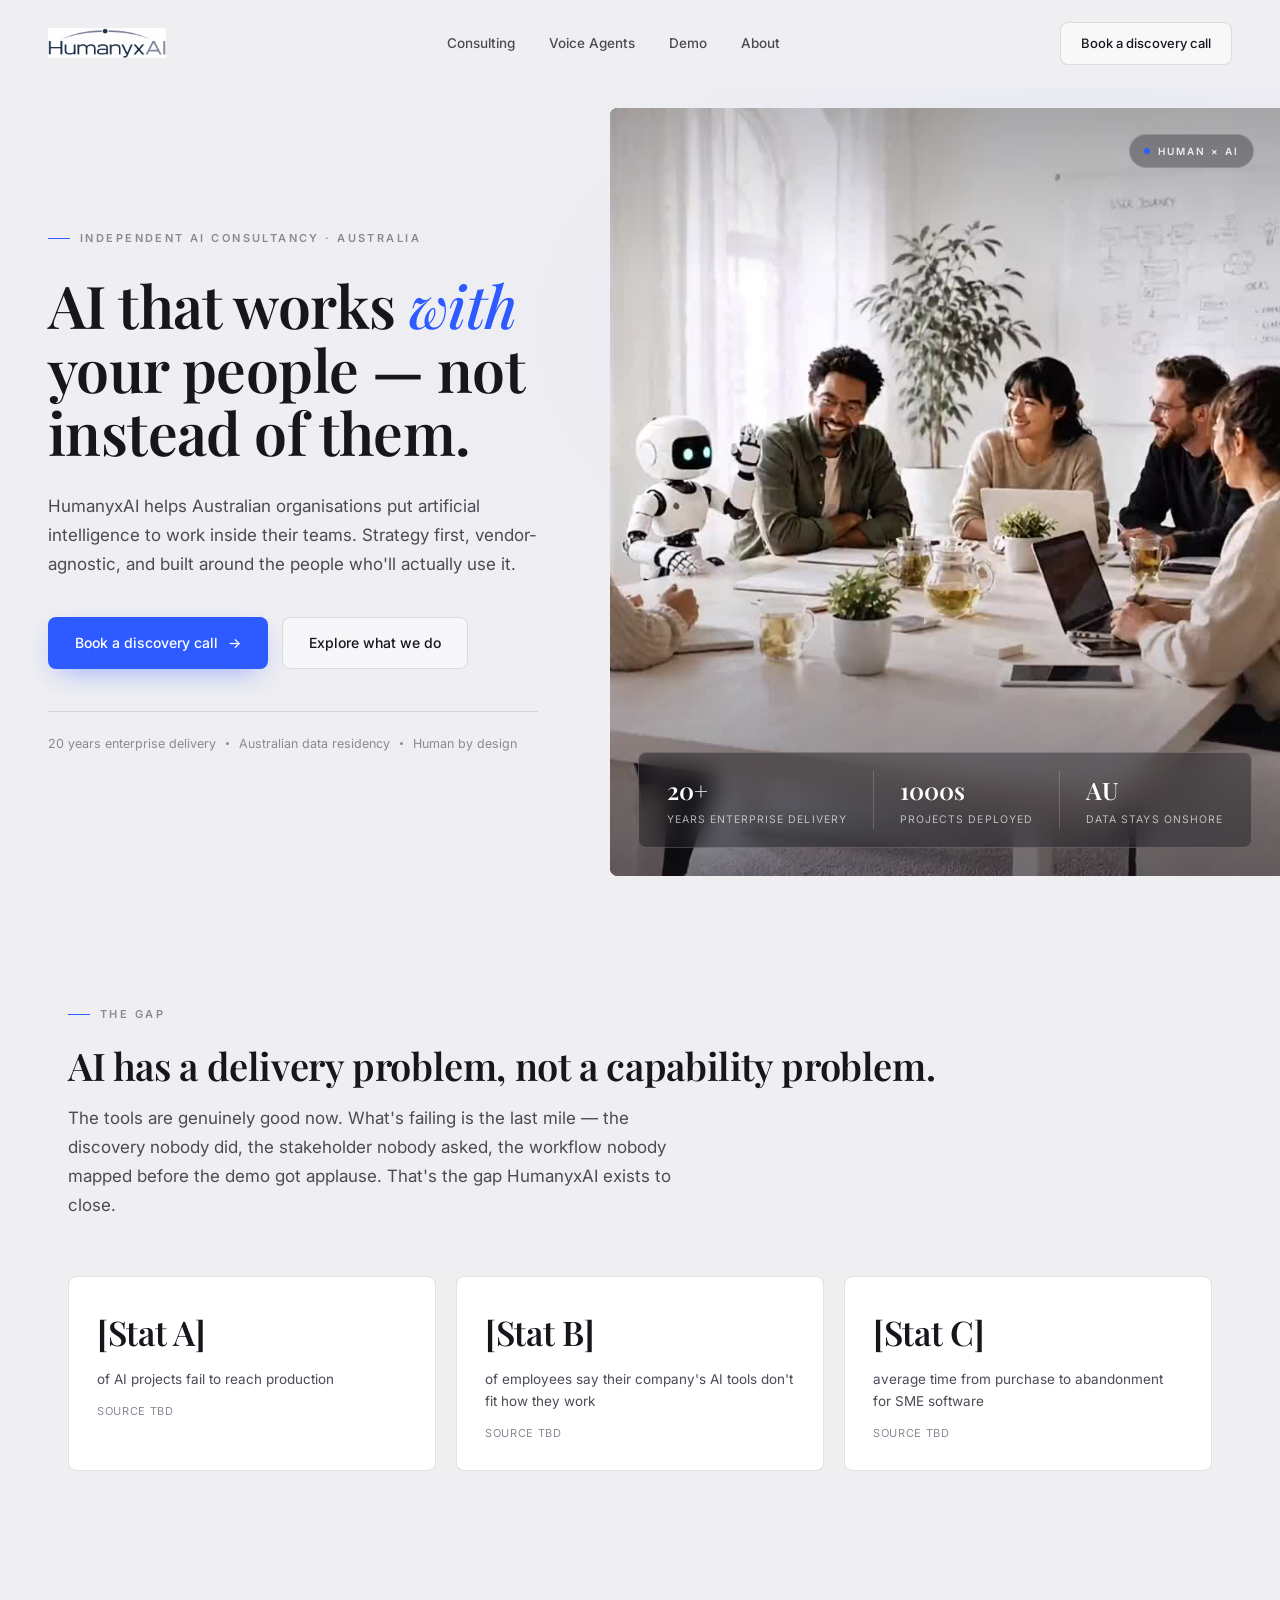
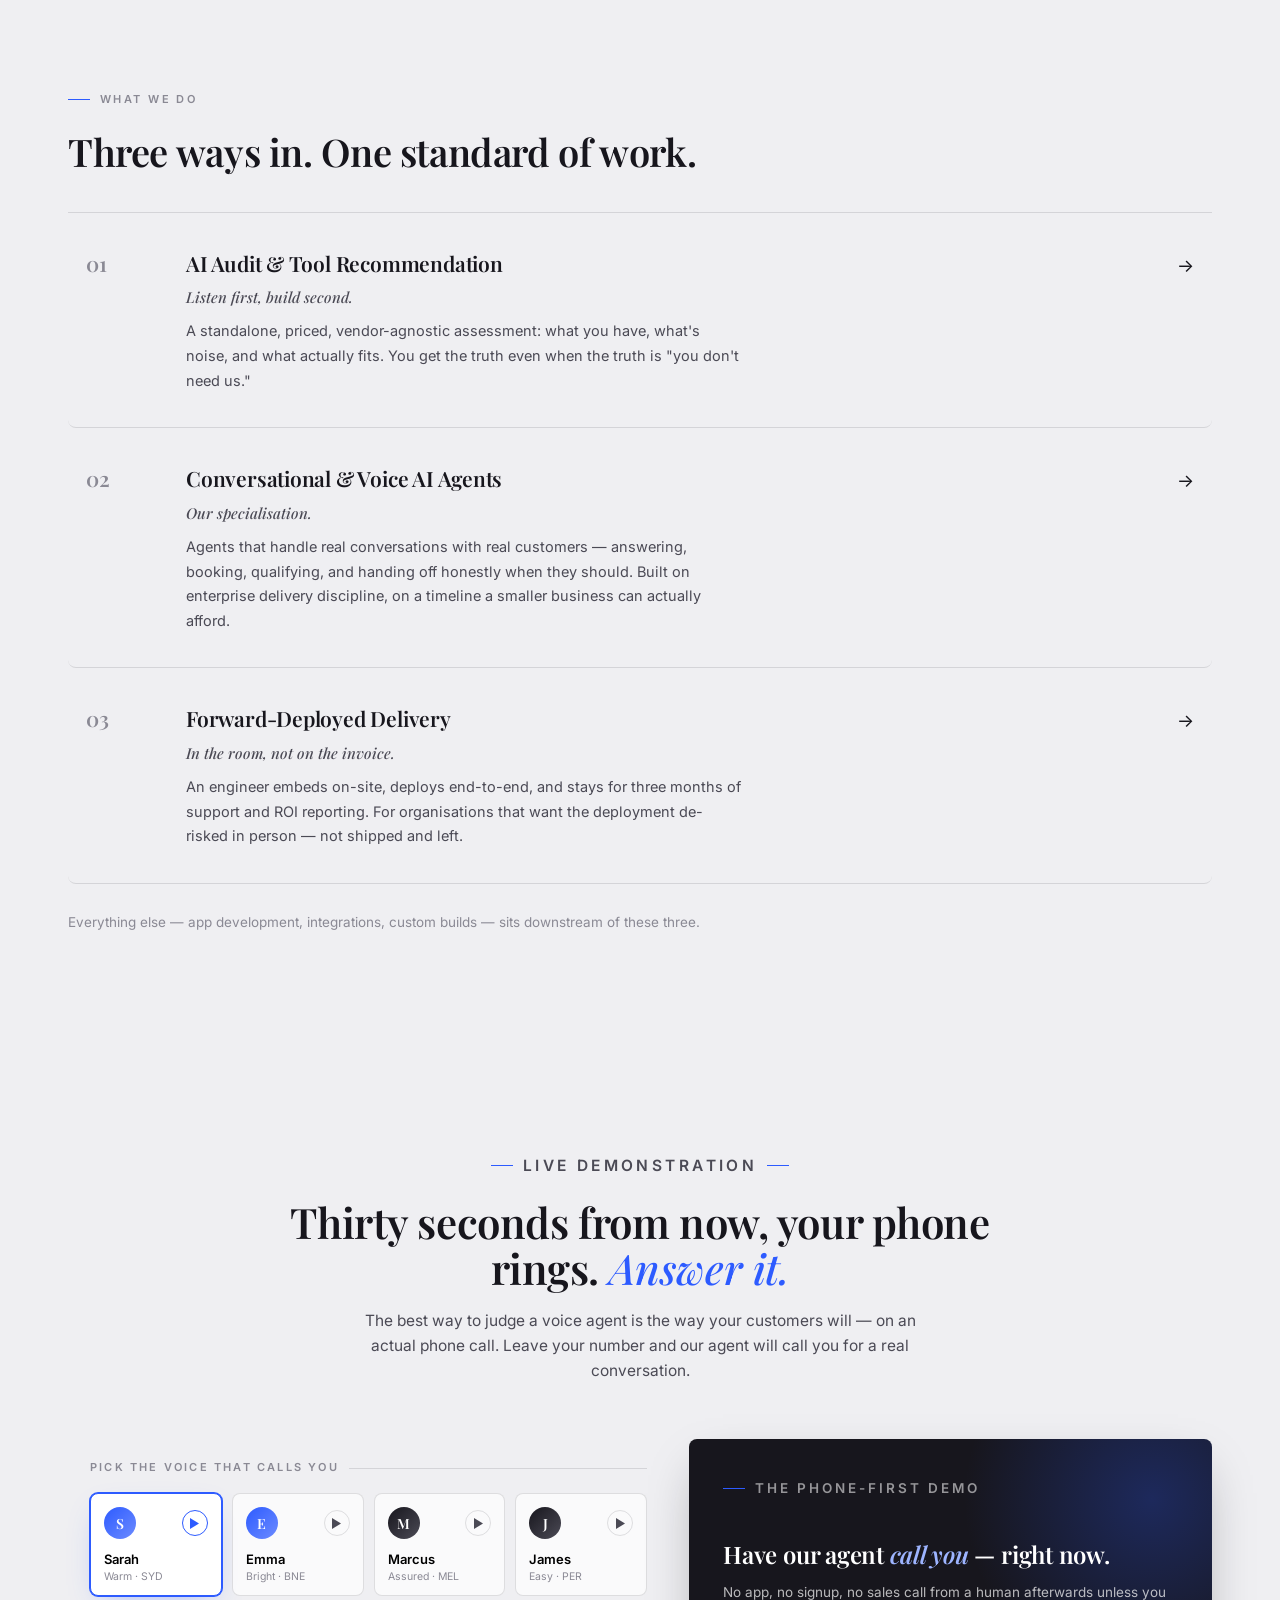
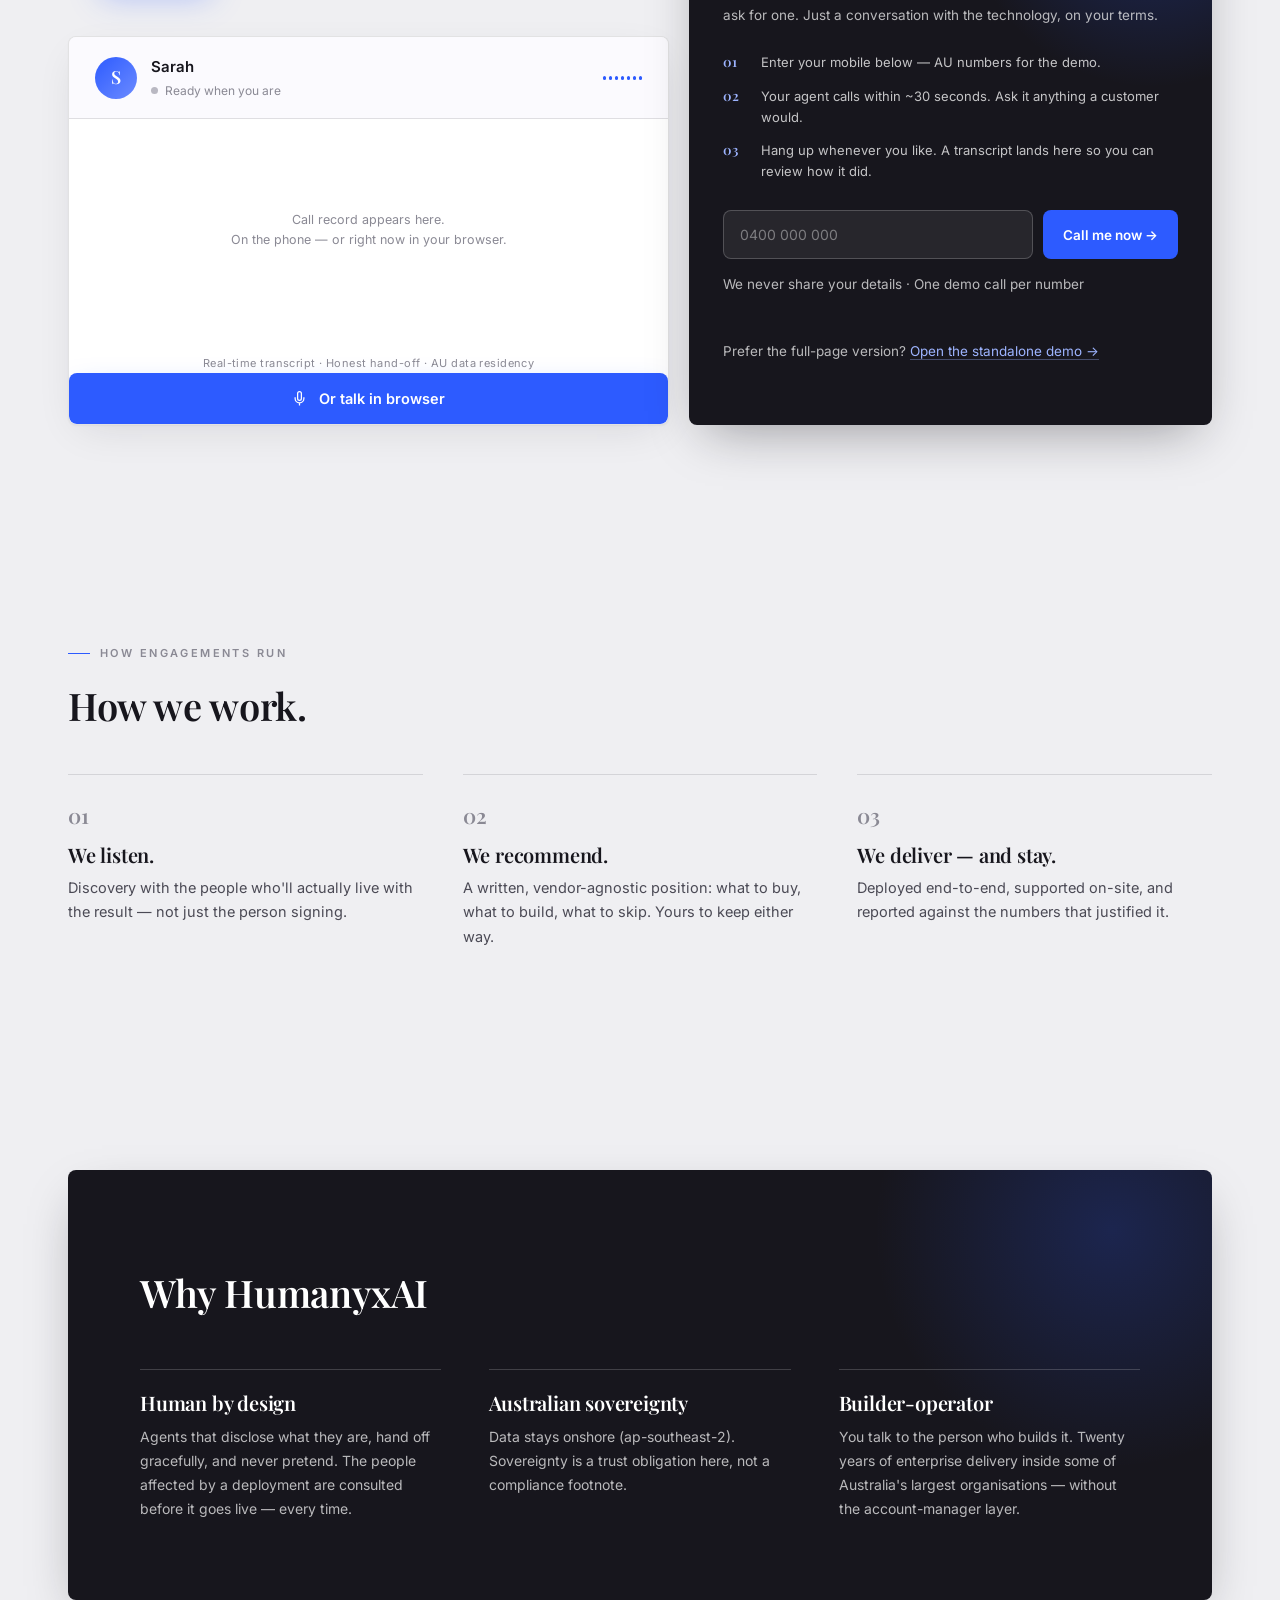
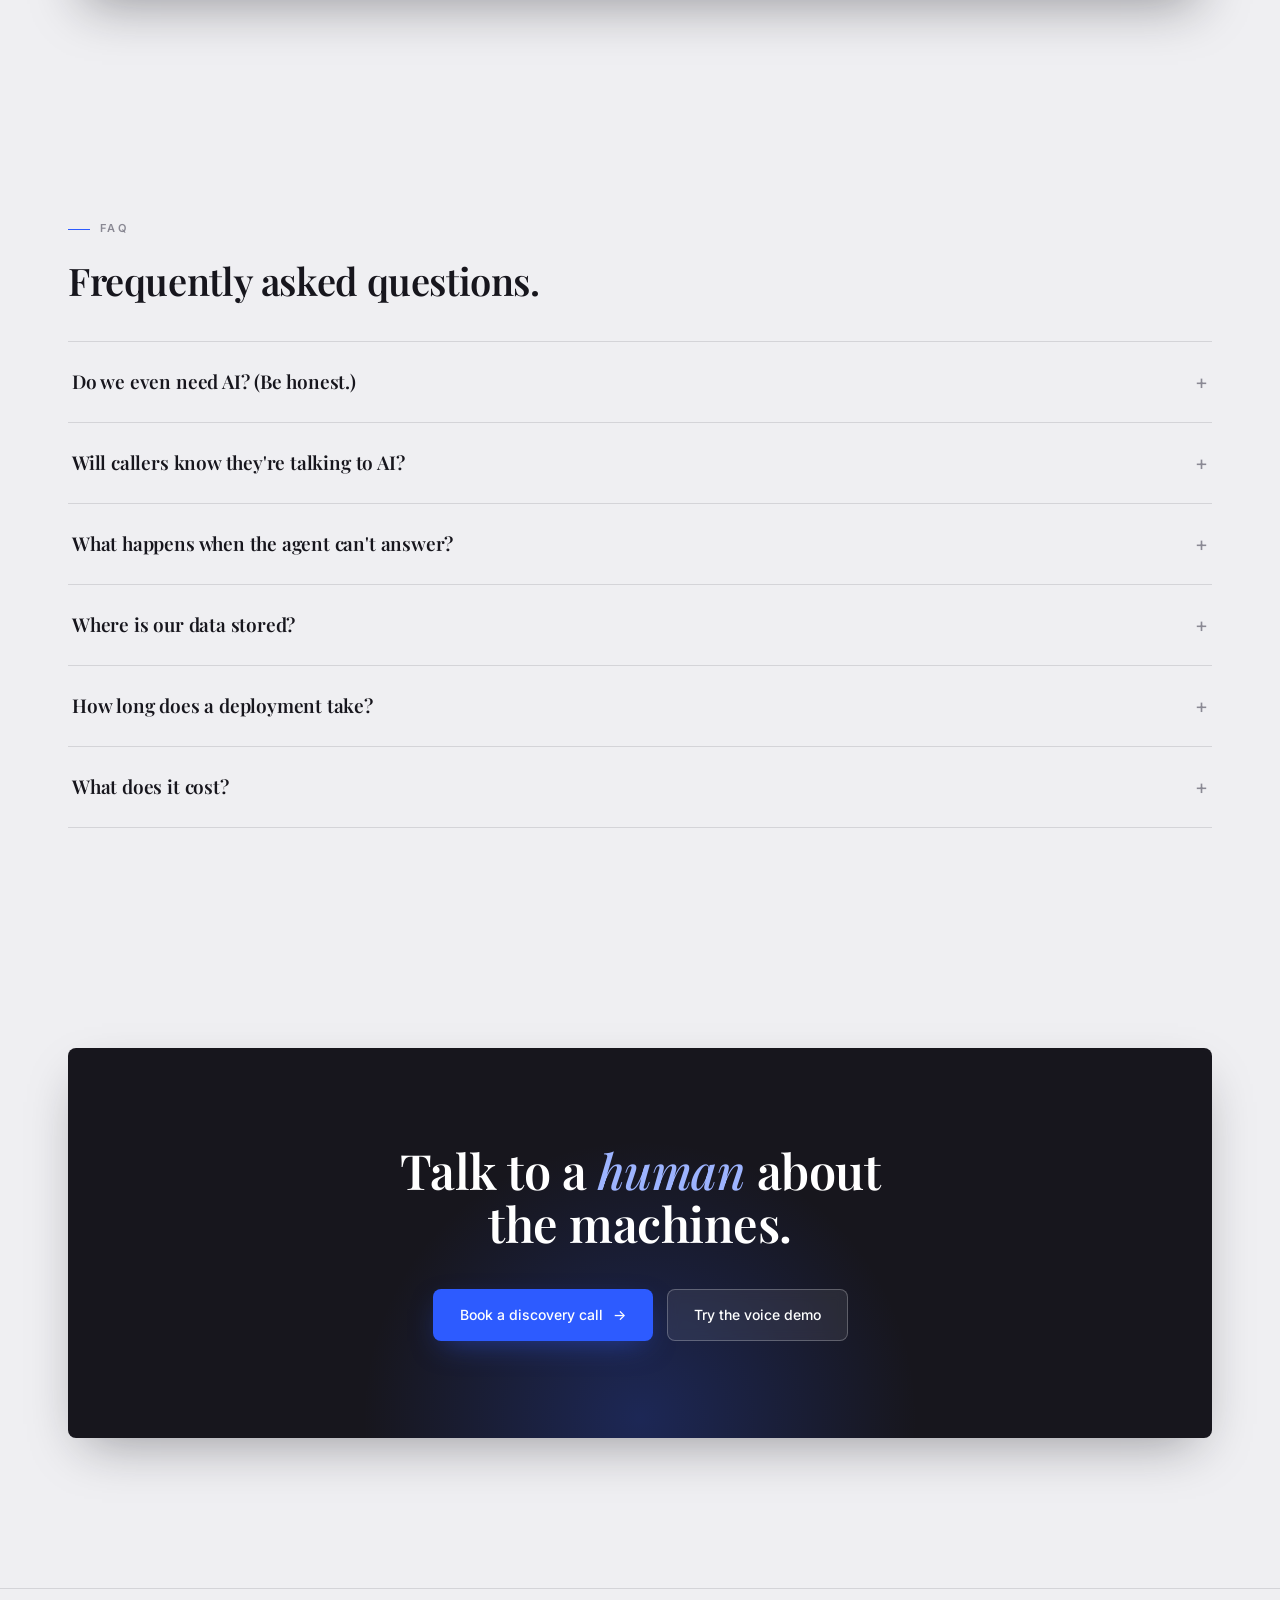
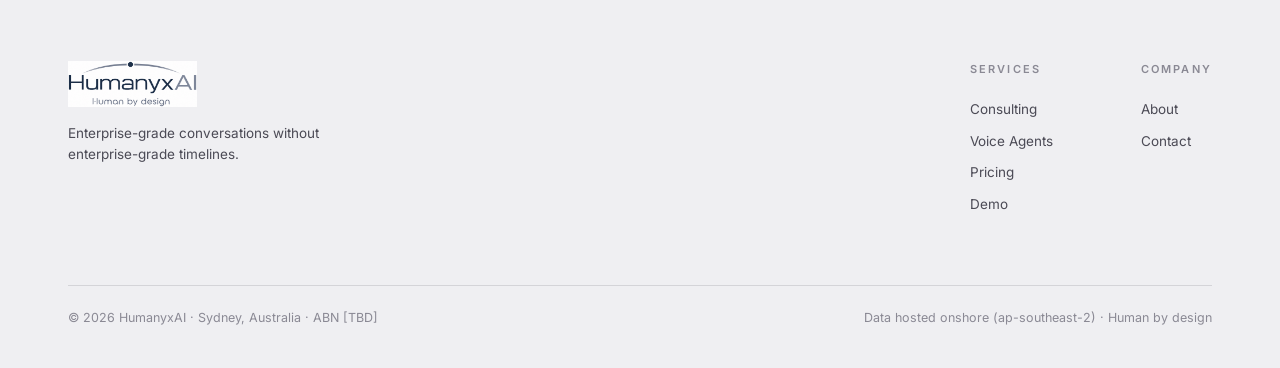
==== index.html @ bc3cfd47 "Homepage: all 8 sections, sticky nav, footer, stub pages - Concept D cinematic-split hero ported ver" ====
<!DOCTYPE html>
<html lang="en-AU">
<head>
<meta charset="UTF-8">
<meta name="viewport" content="width=device-width, initial-scale=1.0">
<title>HumanyxAI — Independent AI Consultancy, Australia</title>
<meta name="description" content="HumanyxAI helps Australian organisations put artificial intelligence to work inside their teams. Strategy first, vendor-agnostic, and built around the people who'll actually use it.">
<meta property="og:title" content="HumanyxAI — Independent AI Consultancy, Australia">
<meta property="og:description" content="AI that works with your people — not instead of them. Strategy first, vendor-agnostic, human by design.">
<meta property="og:type" content="website">
<meta property="og:url" content="https://humanyxai.com/">
<script type="application/ld+json">
{
  "@context": "https://schema.org",
  "@graph": [
    {
      "@type": "Organization",
      "@id": "https://humanyxai.com/#org",
      "name": "HumanyxAI",
      "url": "https://humanyxai.com/",
      "logo": "https://humanyxai.com/assets/logo-full.png",
      "slogan": "Enterprise-grade conversations without enterprise-grade timelines.",
      "description": "Independent Australian AI consultancy. AI audits and tool recommendation, conversational and voice AI agents, and forward-deployed delivery."
    },
    {
      "@type": "LocalBusiness",
      "@id": "https://humanyxai.com/#local",
      "name": "HumanyxAI",
      "url": "https://humanyxai.com/",
      "parentOrganization": { "@id": "https://humanyxai.com/#org" },
      "address": {
        "@type": "PostalAddress",
        "addressLocality": "Sydney",
        "addressRegion": "NSW",
        "addressCountry": "AU"
      },
      "areaServed": "Australia"
    },
    {
      "@type": "FAQPage",
      "@id": "https://humanyxai.com/#faq",
      "mainEntity": [
        {
          "@type": "Question",
          "name": "Do we even need AI? (Be honest.)",
          "acceptedAnswer": { "@type": "Answer", "text": "Maybe not. That's what the audit is for — and \"you don't need us\" is a finding we're happy to charge for, because it saves you far more than it costs." }
        },
        {
          "@type": "Question",
          "name": "Will callers know they're talking to AI?",
          "acceptedAnswer": { "@type": "Answer", "text": "Yes — our agents disclose themselves. Deceiving callers is both an ethical line and a commercial mistake: trust collapses the moment someone feels tricked." }
        },
        {
          "@type": "Question",
          "name": "What happens when the agent can't answer?",
          "acceptedAnswer": { "@type": "Answer", "text": "It says so, takes a detailed message, and flags a human callback. Graceful hand-off is a designed behaviour, not a failure mode." }
        },
        {
          "@type": "Question",
          "name": "Where is our data stored?",
          "acceptedAnswer": { "@type": "Answer", "text": "In Australia, on Australian infrastructure. Full stop." }
        },
        {
          "@type": "Question",
          "name": "How long does a deployment take?",
          "acceptedAnswer": { "@type": "Answer", "text": "An audit is days to weeks. A voice agent is typically live in two to four weeks, depending on integrations. A forward-deployed engagement is scoped per site." }
        },
        {
          "@type": "Question",
          "name": "What does it cost?",
          "acceptedAnswer": { "@type": "Answer", "text": "The audit is a fixed, published price. Voice agents have a transparent entry tier. Forward-deployed engagements start at $30,000 AUD — and come with ROI reporting that shows whether it paid for itself." }
        }
      ]
    }
  ]
}
</script>
<link rel="preconnect" href="https://fonts.googleapis.com">
<link rel="preconnect" href="https://fonts.gstatic.com" crossorigin>
<link href="https://fonts.googleapis.com/css2?family=Playfair+Display:ital,wght@0,500;0,600;0,700;1,500;1,600&family=Inter:wght@400;500;600&display=swap" rel="stylesheet">
<link rel="stylesheet" href="styles.css">
<link rel="stylesheet" href="demo.css">
<style>
  /* Hero — locked Concept D "Cinematic Split" (ported from reference/hero-d.html) */
  .nav-cta { background: rgba(255,255,255,.55); backdrop-filter: blur(6px); }
  .nav-cta:hover { background: var(--blue); }
  .btn-ghost { background: rgba(255,255,255,.5); backdrop-filter: blur(6px); }

  .hero {
    display: grid;
    grid-template-columns: minmax(480px, 1fr) 1.1fr;
    min-height: calc(100vh - 92px);
    /* ambient detail: barely-visible radial blue glow behind the media panel */
    background:
      radial-gradient(1200px 700px at 85% 30%, rgba(45,91,255,.05), transparent 60%);
  }

  /* ---- copy side ---- */
  .hero-copy {
    display: flex;
    flex-direction: column;
    justify-content: center;
    padding: 48px 72px 48px 48px;
    max-width: 640px;
    justify-self: end;
    width: 100%;
  }
  .hero-copy h1 {
    font-size: clamp(42px, 4.6vw, 64px);
    margin: 26px 0 28px;
  }
  .hero-copy h1 em {
    font-style: italic;
    font-weight: 500;
    color: var(--blue);
  }
  .cta-row { display: flex; gap: 14px; margin-top: 38px; flex-wrap: wrap; }
  .trust-line {
    margin-top: 42px;
    padding-top: 22px;
    border-top: 1px solid var(--line);
    font-size: 12.5px;
    color: var(--ink-faint);
    display: flex;
    gap: 10px;
    align-items: center;
    flex-wrap: wrap;
  }
  .trust-line .dot { width: 3px; height: 3px; border-radius: 50%; background: var(--ink-faint); }

  /* ---- cinematic media side: bleeds to viewport edge ---- */
  .hero-visual {
    position: relative;
    overflow: hidden;
    border-radius: var(--radius) 0 0 var(--radius);
    margin: 20px 0 20px 0;
    isolation: isolate;
    background: #14131b;
  }
  .hero-visual .zoom {
    position: absolute; inset: 0;
    animation: slowZoom 28s ease-in-out infinite alternate;
  }
  @keyframes slowZoom { from { transform: scale(1); } to { transform: scale(1.08); } }
  .hero-visual img, .hero-visual video {
    width: 100%; height: 100%; object-fit: cover; object-position: center 28%;
  }
  /* filmic grade: subtle top light + bottom vignette */
  .hero-visual::after {
    content: "";
    position: absolute; inset: 0;
    background:
      linear-gradient(to bottom, rgba(20,19,27,.22) 0%, transparent 22%, transparent 55%, rgba(20,19,27,.5) 100%);
    pointer-events: none;
  }

  /* frosted glass stat dock — docked inside the frame */
  .stat-dock {
    position: absolute;
    left: 28px; right: 28px; bottom: 28px;
    z-index: 5;
    display: flex;
    justify-content: space-between;
    gap: 24px;
    padding: 18px 28px;
    border-radius: var(--radius);
    background: rgba(20,19,27,.38);
    border: 1px solid rgba(255,255,255,.18);
    backdrop-filter: blur(14px);
    -webkit-backdrop-filter: blur(14px);
    color: #fff;
  }
  .stat-dock .stat .num { font-family: var(--serif); font-size: 24px; font-weight: 600; }
  .stat-dock .stat .lbl { font-size: 10.5px; color: rgba(255,255,255,.65); margin-top: 3px; letter-spacing: .1em; text-transform: uppercase; }
  .stat-dock .sep { width: 1px; background: rgba(255,255,255,.18); }

  /* live-badge — signals the loop is motion, not a still */
  .live-badge {
    position: absolute;
    top: 26px; right: 26px;
    z-index: 5;
    display: inline-flex;
    align-items: center;
    gap: 8px;
    font-size: 10px;
    font-weight: 600;
    letter-spacing: .2em;
    text-transform: uppercase;
    color: rgba(255,255,255,.85);
    background: rgba(20,19,27,.35);
    border: 1px solid rgba(255,255,255,.18);
    backdrop-filter: blur(10px);
    padding: 8px 14px;
    border-radius: 100px;
  }
  .live-badge .pulse {
    width: 6px; height: 6px; border-radius: 50%;
    background: var(--blue);
    box-shadow: 0 0 0 0 rgba(45,91,255,.7);
    animation: pulse 2.4s ease-out infinite;
  }
  @keyframes pulse {
    0% { box-shadow: 0 0 0 0 rgba(45,91,255,.7); }
    70% { box-shadow: 0 0 0 9px rgba(45,91,255,0); }
    100% { box-shadow: 0 0 0 0 rgba(45,91,255,0); }
  }

  @media (prefers-reduced-motion: reduce) {
    .hero-visual .zoom { animation: none; }
    .live-badge .pulse { animation: none; }
  }

  @media (max-width: 1020px) {
    .hero { grid-template-columns: 1fr; }
    .hero-copy { max-width: none; padding: 40px 24px 36px; justify-self: stretch; }
    .hero-visual { margin: 0 24px 40px; border-radius: var(--radius); min-height: 62vh; }
    .stat-dock { left: 14px; right: 14px; bottom: 14px; padding: 14px 18px; gap: 12px; }
    .stat-dock .stat .num { font-size: 19px; }
  }

  /* ---- S2: the problem ---- */
  .problem .lede { max-width: 56ch; }
  .stat-cards {
    display: grid;
    grid-template-columns: repeat(3, 1fr);
    gap: 20px;
    margin-top: 56px;
  }
  .stat-cards .stat-card {
    background: var(--surface-card);
    border: 1px solid var(--line);
    border-radius: var(--radius);
    padding: 28px;
    transition: transform .35s cubic-bezier(.22,1,.36,1), box-shadow .35s;
  }
  .stat-cards .stat-card:hover { transform: translateY(-3px); box-shadow: var(--shadow-soft); }
  .stat-card .num { font-family: var(--serif); font-size: 34px; font-weight: 600; letter-spacing: -0.01em; }
  .stat-card .lbl { font-size: 13.5px; color: var(--ink-soft); line-height: 1.6; margin-top: 10px; }
  .stat-card .src { font-size: 11px; color: var(--ink-faint); margin-top: 12px; letter-spacing: .06em; text-transform: uppercase; }

  /* ---- S3: what we do — journal service index ---- */
  .services-index { margin-top: 40px; border-top: 1px solid var(--line); }
  .index-row {
    display: grid;
    grid-template-columns: 72px 1fr auto;
    gap: 28px;
    align-items: baseline;
    padding: 34px 18px;
    border-bottom: 1px solid var(--line);
    border-radius: var(--radius);
    transition: background .3s, transform .35s cubic-bezier(.22,1,.36,1);
  }
  .index-row:hover { background: rgba(255,255,255,.6); }
  .index-row .idx-num {
    font-family: var(--serif);
    font-size: 21px;
    font-weight: 600;
    color: var(--ink-faint);
  }
  .index-row h3 { font-size: 21px; display: inline; }
  .index-row .idx-tag { font-family: var(--serif); font-style: italic; font-weight: 500; font-size: 15px; color: var(--ink-soft); margin: 6px 0 10px; }
  .index-row .idx-desc { font-size: 14.5px; color: var(--ink-soft); line-height: 1.7; max-width: 62ch; }
  .index-row .idx-arrow {
    font-size: 18px;
    color: var(--ink);
    transition: transform .3s cubic-bezier(.22,1,.36,1);
  }
  .index-row:hover .idx-arrow { transform: translateX(4px); }
  .index-foot { margin-top: 28px; font-size: 13.5px; color: var(--ink-faint); }

  @media (max-width: 900px) {
    .stat-cards { grid-template-columns: 1fr; gap: 14px; margin-top: 40px; }
    .index-row { grid-template-columns: 44px 1fr; gap: 18px; padding: 26px 4px; }
    .index-row .idx-arrow { display: none; }
  }

  /* ---- S4: the demo — studio-forward variant of Demo 2 "The Call" ---- */
  .demo-sec-head { text-align: center; max-width: 760px; margin: 0 auto 56px; }
  .demo-sec-head .eyebrow { justify-content: center; }
  .demo-sec-head .eyebrow::after { content: ""; width: 22px; height: 1px; background: var(--blue); display: inline-block; }
  .demo-sec-head h2 { font-size: clamp(30px, 3.4vw, 42px); margin: 22px 0 18px; }
  .demo-sec-head h2 em { font-style: italic; font-weight: 500; color: var(--blue); }
  .demo-sec-head > p { color: var(--ink-soft); max-width: 56ch; margin: 0 auto; font-size: 15.5px; }

  .demo-sec-grid {
    display: grid;
    grid-template-columns: 1.15fr 1fr;
    gap: 20px;
    align-items: stretch;
  }

  /* studio column (leads) */
  .studio-col { display: flex; flex-direction: column; gap: 20px; }
  .studio-col .picker-panel { padding: 20px 22px; }
  .studio-col .voice-grid { grid-template-columns: repeat(4, 1fr); gap: 10px; }
  .studio-col .voice-card { padding: 13px 13px 12px; }
  .studio-col .vc-avatar { width: 32px; height: 32px; font-size: 14px; }
  .studio-col .vc-play { width: 26px; height: 26px; }
  .studio-col .vc-name { font-size: 13px; }
  .studio-col .vc-desc { font-size: 10.5px; }
  .studio-col .console { flex: 1; display: flex; flex-direction: column; }
  .studio-col .transcript { min-height: 210px; max-height: 260px; flex: 1; }
  .studio-col .t-empty { height: 170px; font-size: 12.5px; }
  .console-meta {
    font-size: 11px;
    color: var(--ink-faint);
    letter-spacing: .04em;
    text-align: center;
    padding: 12px 18px 0;
  }

  /* compact dial card (dark, secondary) */
  .demo-sec-grid .dial-card {
    padding: 38px 34px;
    display: flex;
    flex-direction: column;
    position: relative;
    overflow: hidden;
    isolation: isolate;
    box-shadow: 0 20px 50px -16px rgba(23,22,29,.4);
  }
  .demo-sec-grid .dial-card::before {
    content: "";
    position: absolute;
    width: 380px; height: 380px;
    border-radius: 50%;
    background: radial-gradient(circle, rgba(45,91,255,.28), transparent 70%);
    top: -130px; right: -130px;
    z-index: -1;
  }
  .dial-card .eyebrow { color: rgba(255,255,255,.55); }
  .dial-card h3 { font-size: 24px; line-height: 1.2; margin: 16px 0 12px; color: #fff; }
  .dial-card h3 em { font-style: italic; color: var(--blue-tint); }
  .dial-card > p { font-size: 13.5px; color: rgba(255,255,255,.7); line-height: 1.7; margin-bottom: 24px; }
  .dial-steps { display: flex; flex-direction: column; gap: 12px; margin-bottom: 28px; }
  .dial-steps .step { display: flex; gap: 14px; align-items: baseline; font-size: 13px; color: rgba(255,255,255,.75); }
  .dial-steps .step b {
    font-family: var(--serif); font-weight: 600; color: var(--blue-tint); font-size: 13.5px;
    min-width: 24px;
  }
  .dial-card .dial-form { margin-top: auto; }
  .dial-card .dial-form input { background: rgba(255,255,255,.07); padding: 15px 16px; }
  .dial-card .dial-form button { padding: 15px 20px; }
  .dial-more { margin-top: 20px; font-size: 12.5px; color: rgba(255,255,255,.55); }
  .dial-more a { color: var(--blue-tint); border-bottom: 1px solid rgba(157,180,255,.35); transition: border-color .2s; }
  .dial-more a:hover { border-bottom-color: var(--blue-tint); }
  .dial-card .dial-success { padding: 30px 0 10px; }

  @media (max-width: 1020px) {
    .demo-sec-grid { grid-template-columns: 1fr; }
    .studio-col .voice-grid { grid-template-columns: repeat(2, 1fr); }
  }

  /* ---- S5: how we work ---- */
  .steps-grid {
    display: grid;
    grid-template-columns: repeat(3, 1fr);
    gap: 40px;
    margin-top: 48px;
  }
  .step-card { border-top: 1px solid var(--line); padding-top: 24px; }
  .step-card .s-num { font-family: var(--serif); font-size: 21px; font-weight: 600; color: var(--ink-faint); }
  .step-card h3 { font-size: 20px; margin: 12px 0 10px; }
  .step-card p { font-size: 14.5px; color: var(--ink-soft); line-height: 1.7; }

  /* ---- S6: why HumanyxAI (dark panel) ---- */
  .why-panel {
    background: var(--ink);
    color: #fff;
    border-radius: var(--radius);
    padding: 80px 72px;
    position: relative;
    overflow: hidden;
    isolation: isolate;
    box-shadow: 0 20px 50px -16px rgba(23,22,29,.4);
  }
  .why-panel::before {
    content: "";
    position: absolute;
    width: 480px; height: 480px;
    border-radius: 50%;
    background: radial-gradient(circle, rgba(45,91,255,.22), transparent 70%);
    top: -180px; right: -140px;
    z-index: -1;
  }
  .why-panel .eyebrow { color: rgba(255,255,255,.55); }
  .why-panel h2 { color: #fff; margin-bottom: 0; }
  .pillars {
    display: grid;
    grid-template-columns: repeat(3, 1fr);
    gap: 48px;
    margin-top: 56px;
  }
  .pillar { border-top: 1px solid rgba(255,255,255,.18); padding-top: 22px; }
  .pillar h3 { color: #fff; font-size: 20px; margin-bottom: 12px; }
  .pillar p { font-size: 14px; color: rgba(255,255,255,.7); line-height: 1.7; }

  @media (max-width: 900px) {
    .steps-grid { grid-template-columns: 1fr; gap: 28px; margin-top: 36px; }
    .why-panel { padding: 48px 28px; }
    .pillars { grid-template-columns: 1fr; gap: 32px; margin-top: 40px; }
  }

  /* ---- S7: FAQ ---- */
  .faq-list { margin-top: 40px; border-top: 1px solid var(--line); }
  .faq-item { border-bottom: 1px solid var(--line); }
  .faq-item summary {
    cursor: pointer;
    list-style: none;
    display: flex;
    justify-content: space-between;
    align-items: baseline;
    gap: 20px;
    padding: 24px 4px;
    font-family: var(--serif);
    font-size: 19px;
    font-weight: 600;
    letter-spacing: -0.01em;
    transition: color .2s;
  }
  .faq-item summary::-webkit-details-marker { display: none; }
  .faq-item summary:hover { color: var(--blue); }
  .faq-item .fq-icon {
    flex-shrink: 0;
    font-family: var(--sans);
    font-size: 20px;
    font-weight: 400;
    color: var(--ink-faint);
    transition: transform .3s cubic-bezier(.22,1,.36,1);
  }
  .faq-item[open] .fq-icon { transform: rotate(45deg); }
  .faq-a { padding: 0 4px 26px; font-size: 14.5px; color: var(--ink-soft); line-height: 1.7; max-width: 72ch; }

  /* ---- S8: final CTA (dark panel) ---- */
  .final-panel {
    background: var(--ink);
    color: #fff;
    border-radius: var(--radius);
    padding: 96px 48px;
    text-align: center;
    position: relative;
    overflow: hidden;
    isolation: isolate;
    box-shadow: 0 20px 50px -16px rgba(23,22,29,.4);
  }
  .final-panel::before {
    content: "";
    position: absolute;
    width: 560px; height: 560px;
    border-radius: 50%;
    background: radial-gradient(circle, rgba(45,91,255,.25), transparent 70%);
    bottom: -260px; left: 50%;
    transform: translateX(-50%);
    z-index: -1;
  }
  .final-panel h2 { font-size: clamp(32px, 3.8vw, 50px); color: #fff; margin: 0 auto; max-width: 18ch; }
  .final-panel h2 em { font-style: italic; font-weight: 500; color: var(--blue-tint); }
  .final-panel .cta-row { justify-content: center; margin-top: 40px; }
  .btn-ghost-dark {
    background: rgba(255,255,255,.08);
    border-color: rgba(255,255,255,.25);
    color: #fff;
    backdrop-filter: blur(6px);
  }
  .btn-ghost-dark:hover { border-color: rgba(255,255,255,.6); transform: translateY(-2px); }

  /* ---- footer ---- */
  .site-footer { border-top: 1px solid var(--line); margin-top: 40px; padding: 72px 0 40px; }
  .foot-grid { display: flex; justify-content: space-between; gap: 64px; flex-wrap: wrap; }
  .foot-brand img { height: 46px; width: auto; }
  .foot-tag { font-size: 13.5px; color: var(--ink-soft); margin-top: 16px; max-width: 36ch; line-height: 1.6; }
  .foot-cols { display: flex; gap: 88px; }
  .foot-col h4 {
    font-family: var(--sans);
    font-size: 11px;
    font-weight: 600;
    letter-spacing: .2em;
    text-transform: uppercase;
    color: var(--ink-faint);
    margin-bottom: 16px;
  }
  .foot-col a { display: block; font-size: 13.5px; color: var(--ink-soft); padding: 5px 0; transition: color .2s; }
  .foot-col a:hover { color: var(--ink); }
  .foot-base {
    margin-top: 64px;
    padding-top: 22px;
    border-top: 1px solid var(--line);
    font-size: 12.5px;
    color: var(--ink-faint);
    display: flex;
    justify-content: space-between;
    gap: 12px;
    flex-wrap: wrap;
  }

  @media (max-width: 900px) {
    .final-panel { padding: 64px 24px; }
    .foot-grid { flex-direction: column; gap: 40px; }
    .foot-cols { gap: 48px; flex-wrap: wrap; }
  }
</style>
</head>
<body>

<nav class="site-nav rise rise-1" aria-label="Primary">
  <a href="index.html" class="nav-logo"><img src="assets/logo-nav.png" alt="HumanyxAI"></a>
  <div class="nav-links" id="nav-links">
    <a href="consulting.html">Consulting</a>
    <a href="voice-agents.html">Voice Agents</a>
    <a href="demo.html">Demo</a>
    <a href="about.html">About</a>
  </div>
  <a href="contact.html" class="nav-cta">Book a discovery call</a>
  <button class="nav-toggle" aria-label="Menu" aria-expanded="false" aria-controls="nav-links">
    <svg width="18" height="14" viewBox="0 0 18 14" fill="none" stroke="currentColor" stroke-width="1.6"><path d="M1 1h16M1 7h16M1 13h16"/></svg>
  </button>
</nav>

<section class="hero">
  <div class="hero-copy">
    <p class="eyebrow rise rise-2">Independent AI Consultancy · Australia</p>
    <h1 class="rise rise-3">AI that works <em>with</em> your people — not instead of them.</h1>
    <p class="lede rise rise-4">HumanyxAI helps Australian organisations put artificial intelligence to work inside their teams. Strategy first, vendor-agnostic, and built around the people who'll actually use it.</p>
    <div class="cta-row rise rise-5">
      <a href="contact.html" class="btn btn-primary">Book a discovery call <span class="arrow">→</span></a>
      <a href="#what-we-do" class="btn btn-ghost">Explore what we do</a>
    </div>
    <div class="trust-line rise rise-5">
      <span>20 years enterprise delivery</span><span class="dot"></span>
      <span>Australian data residency</span><span class="dot"></span>
      <span>Human by design</span>
    </div>
  </div>

  <div class="hero-visual rise rise-3">
    <div class="zoom">
      <video src="assets/hero-loop.mp4" autoplay muted loop playsinline preload="metadata" poster="assets/hero-poster.jpg" aria-label="People collaborating with a friendly AI assistant robot"></video>
    </div>
    <span class="live-badge rise rise-4"><span class="pulse"></span>Human × AI</span>
    <div class="stat-dock rise rise-5">
      <div class="stat"><div class="num">20+</div><div class="lbl">Years enterprise delivery</div></div>
      <div class="sep"></div>
      <div class="stat"><div class="num">1000s</div><div class="lbl">Projects deployed</div></div>
      <div class="sep"></div>
      <div class="stat"><div class="num">AU</div><div class="lbl">Data stays onshore</div></div>
    </div>
  </div>
</section>

<!-- S2: the problem -->
<section class="section problem" id="the-problem">
  <div class="wrap">
    <p class="eyebrow">The gap</p>
    <h2>AI has a delivery problem, not a capability problem.</h2>
    <p class="lede">The tools are genuinely good now. What's failing is the last mile — the discovery nobody did, the stakeholder nobody asked, the workflow nobody mapped before the demo got applause. That's the gap HumanyxAI exists to close.</p>
    <div class="stat-cards">
      <!-- PLACEHOLDER STATS — cited figures required before launch (open decision #7) -->
      <div class="stat-card">
        <div class="num">[Stat A]</div>
        <div class="lbl">of AI projects fail to reach production</div>
        <div class="src">Source TBD</div>
      </div>
      <div class="stat-card">
        <div class="num">[Stat B]</div>
        <div class="lbl">of employees say their company's AI tools don't fit how they work</div>
        <div class="src">Source TBD</div>
      </div>
      <div class="stat-card">
        <div class="num">[Stat C]</div>
        <div class="lbl">average time from purchase to abandonment for SME software</div>
        <div class="src">Source TBD</div>
      </div>
    </div>
  </div>
</section>

<!-- S3: what we do — service index -->
<section class="section services" id="what-we-do">
  <div class="wrap">
    <p class="eyebrow">What we do</p>
    <h2>Three ways in. One standard of work.</h2>
    <div class="services-index">
      <a class="index-row" href="consulting.html">
        <span class="idx-num">01</span>
        <div>
          <h3>AI Audit &amp; Tool Recommendation</h3>
          <p class="idx-tag">Listen first, build second.</p>
          <p class="idx-desc">A standalone, priced, vendor-agnostic assessment: what you have, what's noise, and what actually fits. You get the truth even when the truth is "you don't need us."</p>
        </div>
        <span class="idx-arrow">→</span>
      </a>
      <a class="index-row" href="voice-agents.html">
        <span class="idx-num">02</span>
        <div>
          <h3>Conversational &amp; Voice AI Agents</h3>
          <p class="idx-tag">Our specialisation.</p>
          <p class="idx-desc">Agents that handle real conversations with real customers — answering, booking, qualifying, and handing off honestly when they should. Built on enterprise delivery discipline, on a timeline a smaller business can actually afford.</p>
        </div>
        <span class="idx-arrow">→</span>
      </a>
      <a class="index-row" href="pricing.html">
        <span class="idx-num">03</span>
        <div>
          <h3>Forward-Deployed Delivery</h3>
          <p class="idx-tag">In the room, not on the invoice.</p>
          <p class="idx-desc">An engineer embeds on-site, deploys end-to-end, and stays for three months of support and ROI reporting. For organisations that want the deployment de-risked in person — not shipped and left.</p>
        </div>
        <span class="idx-arrow">→</span>
      </a>
    </div>
    <p class="index-foot">Everything else — app development, integrations, custom builds — sits downstream of these three.</p>
  </div>
</section>

<!-- S4: the demo — studio-forward variant of Demo 2 "The Call" -->
<section class="section demo-section" id="demo">
  <div class="wrap">
    <header class="demo-sec-head">
      <p class="eyebrow">Live demonstration</p>
      <h2>Thirty seconds from now, your phone rings. <em>Answer it.</em></h2>
      <p>The best way to judge a voice agent is the way your customers will — on an actual phone call. Leave your number and our agent will call you for a real conversation.</p>
    </header>

    <div class="demo-sec-grid" data-demo>
      <!-- studio: voice picker + agent console -->
      <div class="studio-col">
        <div class="picker-panel">
          <p class="d-label">Pick the voice that calls you</p>
          <div class="voice-grid">
            <button class="voice-card active" data-voice="sarah" data-gender="f">
              <div class="vc-top"><span class="vc-avatar">S</span>
                <span class="vc-play" title="Preview"><svg width="9" height="11" viewBox="0 0 10 12" fill="currentColor"><path d="M0 0l10 6-10 6z"/></svg></span></div>
              <div class="vc-name">Sarah</div>
              <div class="vc-desc">Warm · SYD</div>
            </button>
            <button class="voice-card" data-voice="emma" data-gender="f">
              <div class="vc-top"><span class="vc-avatar">E</span>
                <span class="vc-play" title="Preview"><svg width="9" height="11" viewBox="0 0 10 12" fill="currentColor"><path d="M0 0l10 6-10 6z"/></svg></span></div>
              <div class="vc-name">Emma</div>
              <div class="vc-desc">Bright · BNE</div>
            </button>
            <button class="voice-card" data-voice="marcus" data-gender="m">
              <div class="vc-top"><span class="vc-avatar">M</span>
                <span class="vc-play" title="Preview"><svg width="9" height="11" viewBox="0 0 10 12" fill="currentColor"><path d="M0 0l10 6-10 6z"/></svg></span></div>
              <div class="vc-name">Marcus</div>
              <div class="vc-desc">Assured · MEL</div>
            </button>
            <button class="voice-card" data-voice="james" data-gender="m">
              <div class="vc-top"><span class="vc-avatar">J</span>
                <span class="vc-play" title="Preview"><svg width="9" height="11" viewBox="0 0 10 12" fill="currentColor"><path d="M0 0l10 6-10 6z"/></svg></span></div>
              <div class="vc-name">James</div>
              <div class="vc-desc">Easy · PER</div>
            </button>
          </div>
        </div>

        <div class="console">
          <div class="console-head">
            <div class="ch-left">
              <div class="ch-avatar">S</div>
              <div>
                <div class="ch-name">Sarah</div>
                <div class="ch-status"><span class="status-dot"></span><span class="status-label">Ready when you are</span></div>
              </div>
            </div>
            <div class="viz"></div>
          </div>
          <div class="transcript">
            <div class="t-empty">
              <p>Call record appears here.<br>On the phone — or right now in your browser.</p>
            </div>
          </div>
          <div class="console-foot">
            <p class="console-meta">Real-time transcript · Honest hand-off · AU data residency</p>
            <button class="talk-btn">
              <span class="mic"><svg width="15" height="15" viewBox="0 0 24 24" fill="none" stroke="currentColor" stroke-width="2"><path d="M12 1a3 3 0 0 0-3 3v8a3 3 0 0 0 6 0V4a3 3 0 0 0-3-3z"/><path d="M19 10v2a7 7 0 0 1-14 0v-2M12 19v4"/></svg></span>
              <span class="talk-label">Or talk in browser</span>
            </button>
          </div>
        </div>
      </div>

      <!-- compact dial-out card -->
      <div class="dial-card" data-dial>
        <p class="eyebrow">The phone-first demo</p>
        <h3>Have our agent <em>call you</em> — right now.</h3>
        <p>No app, no signup, no sales call from a human afterwards unless you ask for one. Just a conversation with the technology, on your terms.</p>

        <div class="dial-steps">
          <div class="step"><b>01</b><span>Enter your mobile below — AU numbers for the demo.</span></div>
          <div class="step"><b>02</b><span>Your agent calls within ~30 seconds. Ask it anything a customer would.</span></div>
          <div class="step"><b>03</b><span>Hang up whenever you like. A transcript lands here so you can review how it did.</span></div>
        </div>

        <form class="dial-form">
          <input type="tel" placeholder="0400 000 000" aria-label="Your mobile number">
          <button type="submit">Call me now →</button>
        </form>
        <p class="dial-note">We never share your details · One demo call per number</p>

        <div class="dial-success">
          <div class="ds-ring"><svg width="22" height="22" viewBox="0 0 24 24" fill="none" stroke="#9db4ff" stroke-width="2"><path d="M22 16.9v3a2 2 0 0 1-2.2 2 19.8 19.8 0 0 1-8.6-3 19.5 19.5 0 0 1-6-6 19.8 19.8 0 0 1-3-8.7A2 2 0 0 1 4.1 2h3a2 2 0 0 1 2 1.7c.1 1 .4 2 .7 2.8a2 2 0 0 1-.4 2.1L8.1 9.9a16 16 0 0 0 6 6l1.3-1.3a2 2 0 0 1 2.1-.4c.9.3 1.9.6 2.8.7a2 2 0 0 1 1.7 2z"/></svg></div>
          <div class="ds-title">Dialling <span class="ds-num"></span> now</div>
          <div class="ds-sub">Answer to meet your agent. The call record will appear on the left.</div>
        </div>

        <p class="d-more dial-more">Prefer the full-page version? <a href="demo.html">Open the standalone demo →</a></p>
      </div>
    </div>
  </div>
</section>

<!-- S5: how we work -->
<section class="section how" id="how-we-work">
  <div class="wrap">
    <p class="eyebrow">How engagements run</p>
    <h2>How we work.</h2>
    <div class="steps-grid">
      <div class="step-card">
        <div class="s-num">01</div>
        <h3>We listen.</h3>
        <p>Discovery with the people who'll actually live with the result — not just the person signing.</p>
      </div>
      <div class="step-card">
        <div class="s-num">02</div>
        <h3>We recommend.</h3>
        <p>A written, vendor-agnostic position: what to buy, what to build, what to skip. Yours to keep either way.</p>
      </div>
      <div class="step-card">
        <div class="s-num">03</div>
        <h3>We deliver — and stay.</h3>
        <p>Deployed end-to-end, supported on-site, and reported against the numbers that justified it.</p>
      </div>
    </div>
  </div>
</section>

<!-- S6: why HumanyxAI -->
<section class="section why" id="why">
  <div class="wrap">
    <div class="why-panel">
      <h2>Why HumanyxAI</h2>
      <div class="pillars">
        <div class="pillar">
          <h3>Human by design</h3>
          <p>Agents that disclose what they are, hand off gracefully, and never pretend. The people affected by a deployment are consulted before it goes live — every time.</p>
        </div>
        <div class="pillar">
          <h3>Australian sovereignty</h3>
          <p>Data stays onshore (ap-southeast-2). Sovereignty is a trust obligation here, not a compliance footnote.</p>
        </div>
        <div class="pillar">
          <h3>Builder-operator</h3>
          <p>You talk to the person who builds it. Twenty years of enterprise delivery inside some of Australia's largest organisations — without the account-manager layer.</p>
        </div>
      </div>
    </div>
  </div>
</section>

<!-- S7: FAQ -->
<section class="section faq" id="faq">
  <div class="wrap">
    <p class="eyebrow">FAQ</p>
    <h2>Frequently asked questions.</h2>
    <div class="faq-list">
      <details class="faq-item">
        <summary>Do we even need AI? (Be honest.)<span class="fq-icon">+</span></summary>
        <div class="faq-a">Maybe not. That's what the audit is for — and "you don't need us" is a finding we're happy to charge for, because it saves you far more than it costs.</div>
      </details>
      <details class="faq-item">
        <summary>Will callers know they're talking to AI?<span class="fq-icon">+</span></summary>
        <div class="faq-a">Yes — our agents disclose themselves. Deceiving callers is both an ethical line and a commercial mistake: trust collapses the moment someone feels tricked.</div>
      </details>
      <details class="faq-item">
        <summary>What happens when the agent can't answer?<span class="fq-icon">+</span></summary>
        <div class="faq-a">It says so, takes a detailed message, and flags a human callback. Graceful hand-off is a designed behaviour, not a failure mode.</div>
      </details>
      <details class="faq-item">
        <summary>Where is our data stored?<span class="fq-icon">+</span></summary>
        <div class="faq-a">In Australia, on Australian infrastructure. Full stop.</div>
      </details>
      <details class="faq-item">
        <summary>How long does a deployment take?<span class="fq-icon">+</span></summary>
        <div class="faq-a">An audit is days to weeks. A voice agent is typically live in two to four weeks, depending on integrations. A forward-deployed engagement is scoped per site.</div>
      </details>
      <details class="faq-item">
        <summary>What does it cost?<span class="fq-icon">+</span></summary>
        <div class="faq-a">The audit is a fixed, published price. Voice agents have a transparent entry tier. Forward-deployed engagements start at $30,000 AUD — and come with ROI reporting that shows whether it paid for itself.</div>
      </details>
    </div>
  </div>
</section>

<!-- S8: final CTA -->
<section class="section final-cta" id="contact-cta">
  <div class="wrap">
    <div class="final-panel">
      <h2>Talk to a <em>human</em> about the machines.</h2>
      <div class="cta-row">
        <a href="contact.html" class="btn btn-primary">Book a discovery call <span class="arrow">→</span></a>
        <a href="demo.html" class="btn btn-ghost-dark">Try the voice demo</a>
      </div>
    </div>
  </div>
</section>

<footer class="site-footer">
  <div class="wrap">
    <div class="foot-grid">
      <div class="foot-brand">
        <a href="index.html"><img src="assets/logo-full.png" alt="HumanyxAI — Human by design"></a>
        <p class="foot-tag">Enterprise-grade conversations without enterprise-grade timelines.</p>
      </div>
      <div class="foot-cols">
        <div class="foot-col">
          <h4>Services</h4>
          <a href="consulting.html">Consulting</a>
          <a href="voice-agents.html">Voice Agents</a>
          <a href="pricing.html">Pricing</a>
          <a href="demo.html">Demo</a>
        </div>
        <div class="foot-col">
          <h4>Company</h4>
          <a href="about.html">About</a>
          <a href="contact.html">Contact</a>
        </div>
      </div>
    </div>
    <div class="foot-base">
      <span>© 2026 HumanyxAI · Sydney, Australia · ABN [TBD]</span>
      <span>Data hosted onshore (ap-southeast-2) · Human by design</span>
    </div>
  </div>
</footer>

<script src="site.js"></script>
<script src="demo.js"></script>
</body>
</html>
---- styles.css ----
/* ============================================================
   HumanyxAI — shared design tokens & base
   Scandi-editorial · Surface #efeff2 (locked grey) · Ink · Strategic Blue #2d5bff
   ============================================================ */

:root {
  --surface: #efeff2;
  --surface-dim: #dcdce1;
  --surface-card: #ffffff;
  --ink: #17161d;
  --ink-soft: #4b4a55;
  --ink-faint: #8a8994;
  --blue: #2d5bff;
  --blue-deep: #1f44cc;
  --blue-tint: #9db4ff;
  --success: #22c55e;
  --line: rgba(23, 22, 29, 0.12);
  --radius: 8px;
  --serif: "Playfair Display", Georgia, serif;
  --sans: "Inter", -apple-system, "Segoe UI", sans-serif;
  --shadow-soft: 0 1px 2px rgba(23,22,29,.04), 0 12px 40px -12px rgba(23,22,29,.12);
}

* { margin: 0; padding: 0; box-sizing: border-box; }

html { scroll-behavior: smooth; }

body {
  background: var(--surface);
  color: var(--ink);
  font-family: var(--sans);
  font-size: 16px;
  line-height: 1.6;
  -webkit-font-smoothing: antialiased;
  text-rendering: optimizeLegibility;
}

::selection { background: var(--blue); color: #fff; }

h1, h2, h3 { font-family: var(--serif); font-weight: 600; line-height: 1.08; letter-spacing: -0.01em; }

a { color: inherit; text-decoration: none; }

img, video { display: block; max-width: 100%; }

/* visible focus for keyboard users */
:focus-visible { outline: 2px solid var(--blue); outline-offset: 2px; border-radius: 2px; }

/* ---------- type helpers ---------- */
.eyebrow {
  font-family: var(--sans);
  font-size: 11px;
  font-weight: 600;
  letter-spacing: 0.22em;
  text-transform: uppercase;
  color: var(--ink-faint);
  display: flex;
  align-items: center;
  gap: 10px;
}
.eyebrow::before {
  content: "";
  width: 22px; height: 1px;
  background: var(--blue);
  display: inline-block;
}

.lede {
  font-size: 17px;
  line-height: 1.7;
  color: var(--ink-soft);
  max-width: 46ch;
}

/* ---------- buttons ---------- */
.btn {
  display: inline-flex;
  align-items: center;
  gap: 10px;
  font-family: var(--sans);
  font-size: 14px;
  font-weight: 500;
  padding: 14px 26px;
  border-radius: var(--radius);
  border: 1px solid transparent;
  cursor: pointer;
  transition: transform .35s cubic-bezier(.22,1,.36,1), box-shadow .35s, background .25s, border-color .25s, color .25s;
  will-change: transform;
}
.btn-primary {
  background: var(--blue);
  color: #fff;
  box-shadow: 0 10px 30px -10px rgba(45,91,255,.5);
}
.btn-primary:hover { background: var(--blue-deep); transform: translateY(-2px); box-shadow: 0 16px 36px -10px rgba(45,91,255,.55); }
.btn-ghost {
  background: transparent;
  color: var(--ink);
  border-color: var(--line);
}
.btn-ghost:hover { border-color: var(--ink); transform: translateY(-2px); }
.btn .arrow { transition: transform .3s cubic-bezier(.22,1,.36,1); }
.btn:hover .arrow { transform: translateX(4px); }

/* ---------- page scaffolding ---------- */
.wrap { max-width: 1240px; margin: 0 auto; padding: 0 48px; }
.section { padding: 110px 0; }
.section h2 { font-size: clamp(28px, 3vw, 38px); margin: 22px 0 18px; }
[id] { scroll-margin-top: 88px; }

@media (max-width: 900px) {
  .wrap { padding: 0 24px; }
  .section { padding: 72px 0; }
}

/* ---------- entrance motion ---------- */
@keyframes riseIn {
  from { opacity: 0; transform: translateY(26px); }
  to   { opacity: 1; transform: translateY(0); }
}
.rise { opacity: 0; animation: riseIn 1s cubic-bezier(.22,1,.36,1) forwards; }
.rise-1 { animation-delay: .1s; }
.rise-2 { animation-delay: .25s; }
.rise-3 { animation-delay: .4s; }
.rise-4 { animation-delay: .55s; }
.rise-5 { animation-delay: .7s; }

@media (prefers-reduced-motion: reduce) {
  html { scroll-behavior: auto; }
  .rise { animation: none; opacity: 1; }
}

/* ---------- sticky site nav (frosted on scroll) ---------- */
.site-nav {
  position: sticky;
  top: 0;
  z-index: 50;
  display: flex;
  align-items: center;
  justify-content: space-between;
  padding: 22px 48px;
  border-bottom: 1px solid transparent;
  transition: background .3s, border-color .3s, backdrop-filter .3s;
}
.site-nav.scrolled {
  background: rgba(255,255,255,.72);
  backdrop-filter: blur(14px);
  -webkit-backdrop-filter: blur(14px);
  border-bottom-color: var(--line);
}
.nav-logo img { height: 30px; width: auto; display: block; }

.nav-links { display: flex; gap: 34px; font-size: 13.5px; font-weight: 500; color: var(--ink-soft); }
.nav-links a { position: relative; transition: color .2s; padding: 4px 0; }
.nav-links a::after {
  content: "";
  position: absolute;
  left: 0; bottom: 0;
  width: 0; height: 1.5px;
  background: var(--blue);
  transition: width .3s cubic-bezier(.22,1,.36,1);
}
.nav-links a:hover { color: var(--ink); }
.nav-links a:hover::after { width: 100%; }
.nav-cta {
  font-size: 13px;
  font-weight: 500;
  padding: 10px 20px;
  border-radius: var(--radius);
  border: 1px solid var(--line);
  transition: all .25s;
}
.nav-cta:hover { background: var(--blue); border-color: var(--blue); color: #fff; }

.nav-toggle {
  display: none;
  align-items: center;
  justify-content: center;
  width: 40px; height: 40px;
  background: transparent;
  border: 1px solid var(--line);
  border-radius: var(--radius);
  color: var(--ink);
  cursor: pointer;
}

@media (max-width: 900px) {
  .site-nav { padding: 14px 24px; }
  .nav-toggle { display: inline-flex; }
  .nav-cta { display: none; }
  .nav-links {
    display: none;
    position: absolute;
    top: 100%; left: 0; right: 0;
    flex-direction: column;
    gap: 0;
    padding: 8px 24px 14px;
    background: rgba(255,255,255,.92);
    backdrop-filter: blur(14px);
    -webkit-backdrop-filter: blur(14px);
    border-bottom: 1px solid var(--line);
    font-size: 15px;
  }
  .nav-links.open { display: flex; }
  .nav-links a { padding: 13px 0; border-bottom: 1px solid var(--line); }
  .nav-links a:last-child { border-bottom: none; }
  .nav-links a::after { display: none; }
}
---- demo.css ----
/* ============================================================
   HumanyxAI — Voice Agent Demo (shared styles for both concepts)
   Concept D tokens: grey surface, Playfair/Inter, 8px, frosted glass
   ============================================================ */

:root {
  --surface: #efeff2;
  --surface-dim: #dcdce1;
}

.demo-body {
  background:
    radial-gradient(1100px 650px at 80% 20%, rgba(45,91,255,.05), transparent 60%),
    var(--surface);
  min-height: 100vh;
}

.demo-wrap {
  max-width: 1240px;
  margin: 0 auto;
  padding: 40px 48px 120px;
}

.demo-head { text-align: center; margin-bottom: 56px; }
.demo-head .eyebrow { justify-content: center; }
.demo-head .eyebrow::after { content: ""; width: 22px; height: 1px; background: var(--blue); display: inline-block; }
.demo-head h1 { font-size: clamp(36px, 4.2vw, 54px); margin: 22px 0 18px; }
.demo-head h1 em { font-style: italic; font-weight: 500; color: var(--blue); }
.demo-head p { color: var(--ink-soft); max-width: 56ch; margin: 0 auto; font-size: 15.5px; }

/* ---------- voice picker ---------- */
.voice-grid {
  display: grid;
  grid-template-columns: repeat(4, 1fr);
  gap: 14px;
}
.voice-card {
  background: rgba(255,255,255,.65);
  border: 1px solid var(--line);
  border-radius: var(--radius);
  padding: 18px 18px 16px;
  cursor: pointer;
  transition: all .3s cubic-bezier(.22,1,.36,1);
  position: relative;
  text-align: left;
  font-family: var(--sans);
}
.voice-card:hover { transform: translateY(-3px); box-shadow: var(--shadow-soft); background: #fff; }
.voice-card.active {
  border-color: var(--blue);
  box-shadow: 0 0 0 1px var(--blue), 0 12px 32px -12px rgba(45,91,255,.35);
  background: #fff;
}
.voice-card .vc-top { display: flex; align-items: center; justify-content: space-between; margin-bottom: 12px; }
.voice-card .vc-avatar {
  width: 40px; height: 40px; border-radius: 50%;
  display: flex; align-items: center; justify-content: center;
  font-family: var(--serif); font-size: 17px; font-weight: 600; color: #fff;
}
.voice-card[data-gender="f"] .vc-avatar { background: linear-gradient(135deg, #2d5bff, #6c8bff); }
.voice-card[data-gender="m"] .vc-avatar { background: linear-gradient(135deg, #17161d, #4b4a55); }
.voice-card .vc-name { font-weight: 600; font-size: 15px; }
.voice-card .vc-desc { font-size: 12px; color: var(--ink-faint); margin-top: 3px; }
.voice-card .vc-play {
  width: 30px; height: 30px; border-radius: 50%;
  border: 1px solid var(--line);
  background: transparent;
  display: flex; align-items: center; justify-content: center;
  color: var(--ink-soft);
  transition: all .2s;
  flex-shrink: 0;
}
.voice-card .vc-play:hover { border-color: var(--blue); color: var(--blue); }
.voice-card.active .vc-play { border-color: var(--blue); color: var(--blue); }
.voice-card .vc-play.playing { background: var(--blue); border-color: var(--blue); color: #fff; }

/* ---------- agent console ---------- */
.console {
  background: #fff;
  border: 1px solid var(--line);
  border-radius: var(--radius);
  box-shadow: var(--shadow-soft);
  overflow: hidden;
}
.console-head {
  display: flex; align-items: center; justify-content: space-between;
  padding: 18px 26px;
  border-bottom: 1px solid var(--line);
  background: rgba(250,249,254,.8);
}
.console-head .ch-left { display: flex; align-items: center; gap: 14px; }
.console-head .ch-avatar {
  width: 42px; height: 42px; border-radius: 50%;
  background: linear-gradient(135deg, #2d5bff, #6c8bff);
  display: flex; align-items: center; justify-content: center;
  font-family: var(--serif); font-weight: 600; font-size: 18px; color: #fff;
  position: relative;
}
.console-head .ch-name { font-weight: 600; font-size: 15px; }
.console-head .ch-status { font-size: 12px; color: var(--ink-faint); display: flex; align-items: center; gap: 7px; margin-top: 2px; }
.status-dot { width: 7px; height: 7px; border-radius: 50%; background: #b9b8c2; transition: background .3s; }
.status-dot.live { background: #22c55e; box-shadow: 0 0 0 3px rgba(34,197,94,.15); }

/* call-record transcript */
.transcript {
  padding: 26px;
  min-height: 300px;
  max-height: 380px;
  overflow-y: auto;
  font-size: 13.5px;
}
.transcript .t-empty {
  height: 260px;
  display: flex; flex-direction: column; align-items: center; justify-content: center;
  color: var(--ink-faint); gap: 12px; text-align: center;
}
.transcript .t-empty .icon { opacity: .4; }
.t-row {
  display: grid;
  grid-template-columns: 52px 92px 1fr;
  gap: 16px;
  padding: 12px 0;
  border-bottom: 1px solid rgba(23,22,29,.06);
  animation: tIn .45s cubic-bezier(.22,1,.36,1);
}
@keyframes tIn { from { opacity: 0; transform: translateY(8px); } to { opacity: 1; transform: none; } }
.t-row .t-time { font-family: ui-monospace, monospace; font-size: 11px; color: var(--ink-faint); padding-top: 2px; }
.t-row .t-who {
  font-size: 10px; font-weight: 600; letter-spacing: .12em; text-transform: uppercase;
  padding-top: 3px;
}
.t-row.agent .t-who { color: var(--blue); }
.t-row.caller .t-who { color: var(--ink-faint); }
.t-row .t-text { color: var(--ink-soft); line-height: 1.6; }
.t-row.agent .t-text { color: var(--ink); }

/* audio visualiser bars */
.viz { display: flex; align-items: center; gap: 3px; height: 20px; }
.viz span {
  width: 3px; border-radius: 2px;
  background: var(--blue);
  height: 4px;
  transition: height .15s;
}
.viz.on span { animation: vizB 1s ease-in-out infinite; }
.viz.on span:nth-child(2) { animation-delay: .12s; }
.viz.on span:nth-child(3) { animation-delay: .24s; }
.viz.on span:nth-child(4) { animation-delay: .36s; }
.viz.on span:nth-child(5) { animation-delay: .48s; }
.viz.on span:nth-child(6) { animation-delay: .6s; }
.viz.on span:nth-child(7) { animation-delay: .3s; }
@keyframes vizB { 0%,100% { height: 4px; } 50% { height: 18px; } }

/* talk button */
.talk-btn {
  width: 100%;
  display: flex; align-items: center; justify-content: center; gap: 12px;
  padding: 17px;
  font-family: var(--sans); font-size: 14.5px; font-weight: 600;
  border: none; border-radius: var(--radius);
  background: var(--blue); color: #fff;
  cursor: pointer;
  transition: all .3s cubic-bezier(.22,1,.36,1);
  box-shadow: 0 10px 30px -10px rgba(45,91,255,.5);
}
.talk-btn:hover { background: var(--blue-deep); transform: translateY(-2px); }
.talk-btn.live { background: var(--ink); box-shadow: 0 10px 30px -10px rgba(23,22,29,.5); }
.talk-btn .mic { display: flex; }

/* dial-out card */
.dial-card {
  background: var(--ink);
  color: #fff;
  border-radius: var(--radius);
  padding: 26px;
}
.dial-card h3 { font-family: var(--serif); font-size: 20px; margin-bottom: 8px; }
.dial-card p { font-size: 13px; color: rgba(255,255,255,.65); line-height: 1.6; margin-bottom: 18px; }
.dial-form { display: flex; gap: 10px; }
.dial-form input {
  flex: 1;
  background: rgba(255,255,255,.08);
  border: 1px solid rgba(255,255,255,.2);
  border-radius: var(--radius);
  color: #fff;
  font-family: var(--sans); font-size: 14px;
  padding: 13px 16px;
  outline: none;
  transition: border-color .2s;
}
.dial-form input::placeholder { color: rgba(255,255,255,.4); }
.dial-form input:focus { border-color: var(--blue); }
.dial-form button {
  background: var(--blue); color: #fff;
  border: none; border-radius: var(--radius);
  font-family: var(--sans); font-size: 13.5px; font-weight: 600;
  padding: 13px 22px;
  cursor: pointer;
  transition: background .2s;
  white-space: nowrap;
}
.dial-form button:hover { background: var(--blue-deep); }
.dial-note { font-size: 11px; color: rgba(255,255,255,.45); margin-top: 14px; display: flex; gap: 7px; align-items: center; }
.dial-success {
  display: none;
  text-align: center;
  padding: 12px 0 4px;
}
.dial-success .ds-ring {
  width: 52px; height: 52px; margin: 0 auto 14px;
  border-radius: 50%;
  border: 1px solid rgba(255,255,255,.25);
  display: flex; align-items: center; justify-content: center;
  animation: dsPulse 1.6s ease-out infinite;
}
@keyframes dsPulse {
  0% { box-shadow: 0 0 0 0 rgba(45,91,255,.5); }
  100% { box-shadow: 0 0 0 18px rgba(45,91,255,0); }
}
.dial-success .ds-title { font-weight: 600; font-size: 15px; }
.dial-success .ds-sub { font-size: 12.5px; color: rgba(255,255,255,.6); margin-top: 5px; }

/* section label */
.d-label {
  font-size: 11px; font-weight: 600; letter-spacing: .2em; text-transform: uppercase;
  color: var(--ink-faint);
  margin-bottom: 16px;
  display: flex; align-items: center; gap: 10px;
}
.d-label::after { content: ""; flex: 1; height: 1px; background: var(--line); }

@media (max-width: 1020px) {
  .demo-wrap { padding: 32px 24px 90px; }
  .voice-grid { grid-template-columns: repeat(2, 1fr); }
}
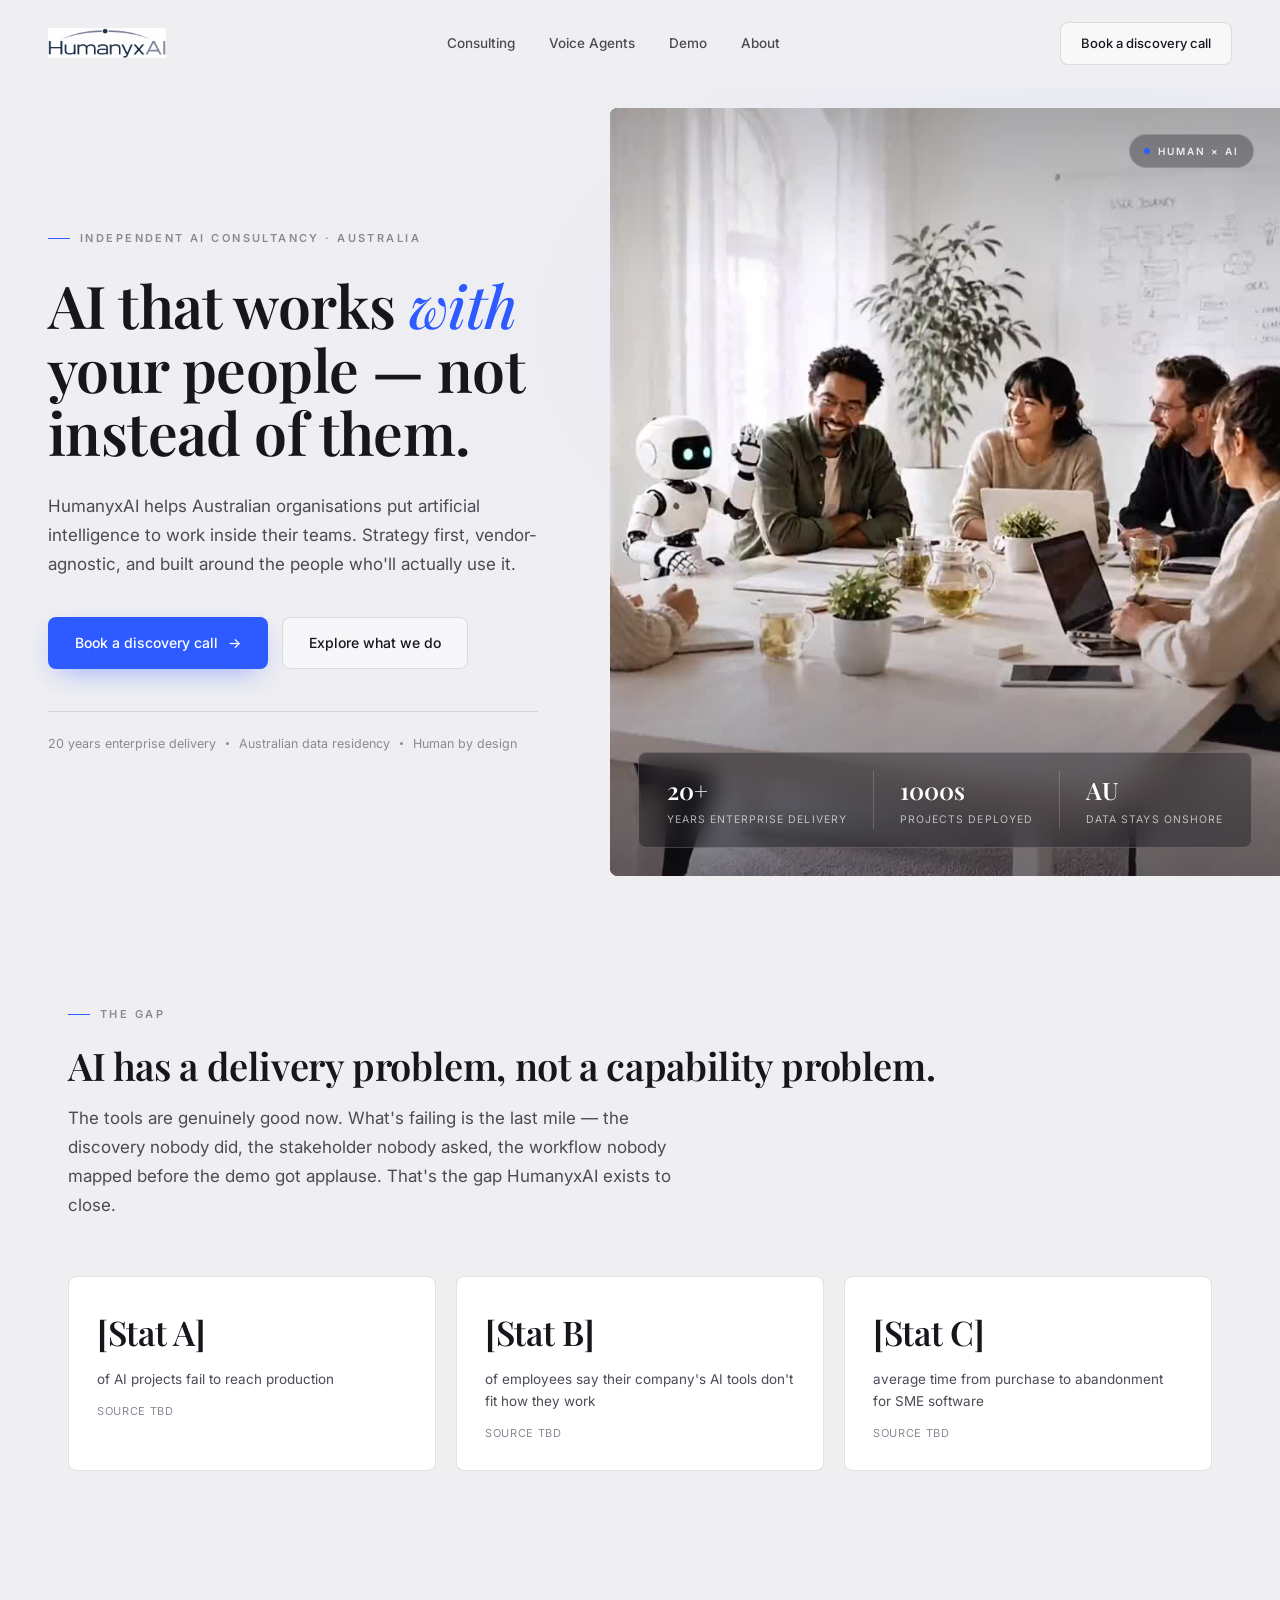
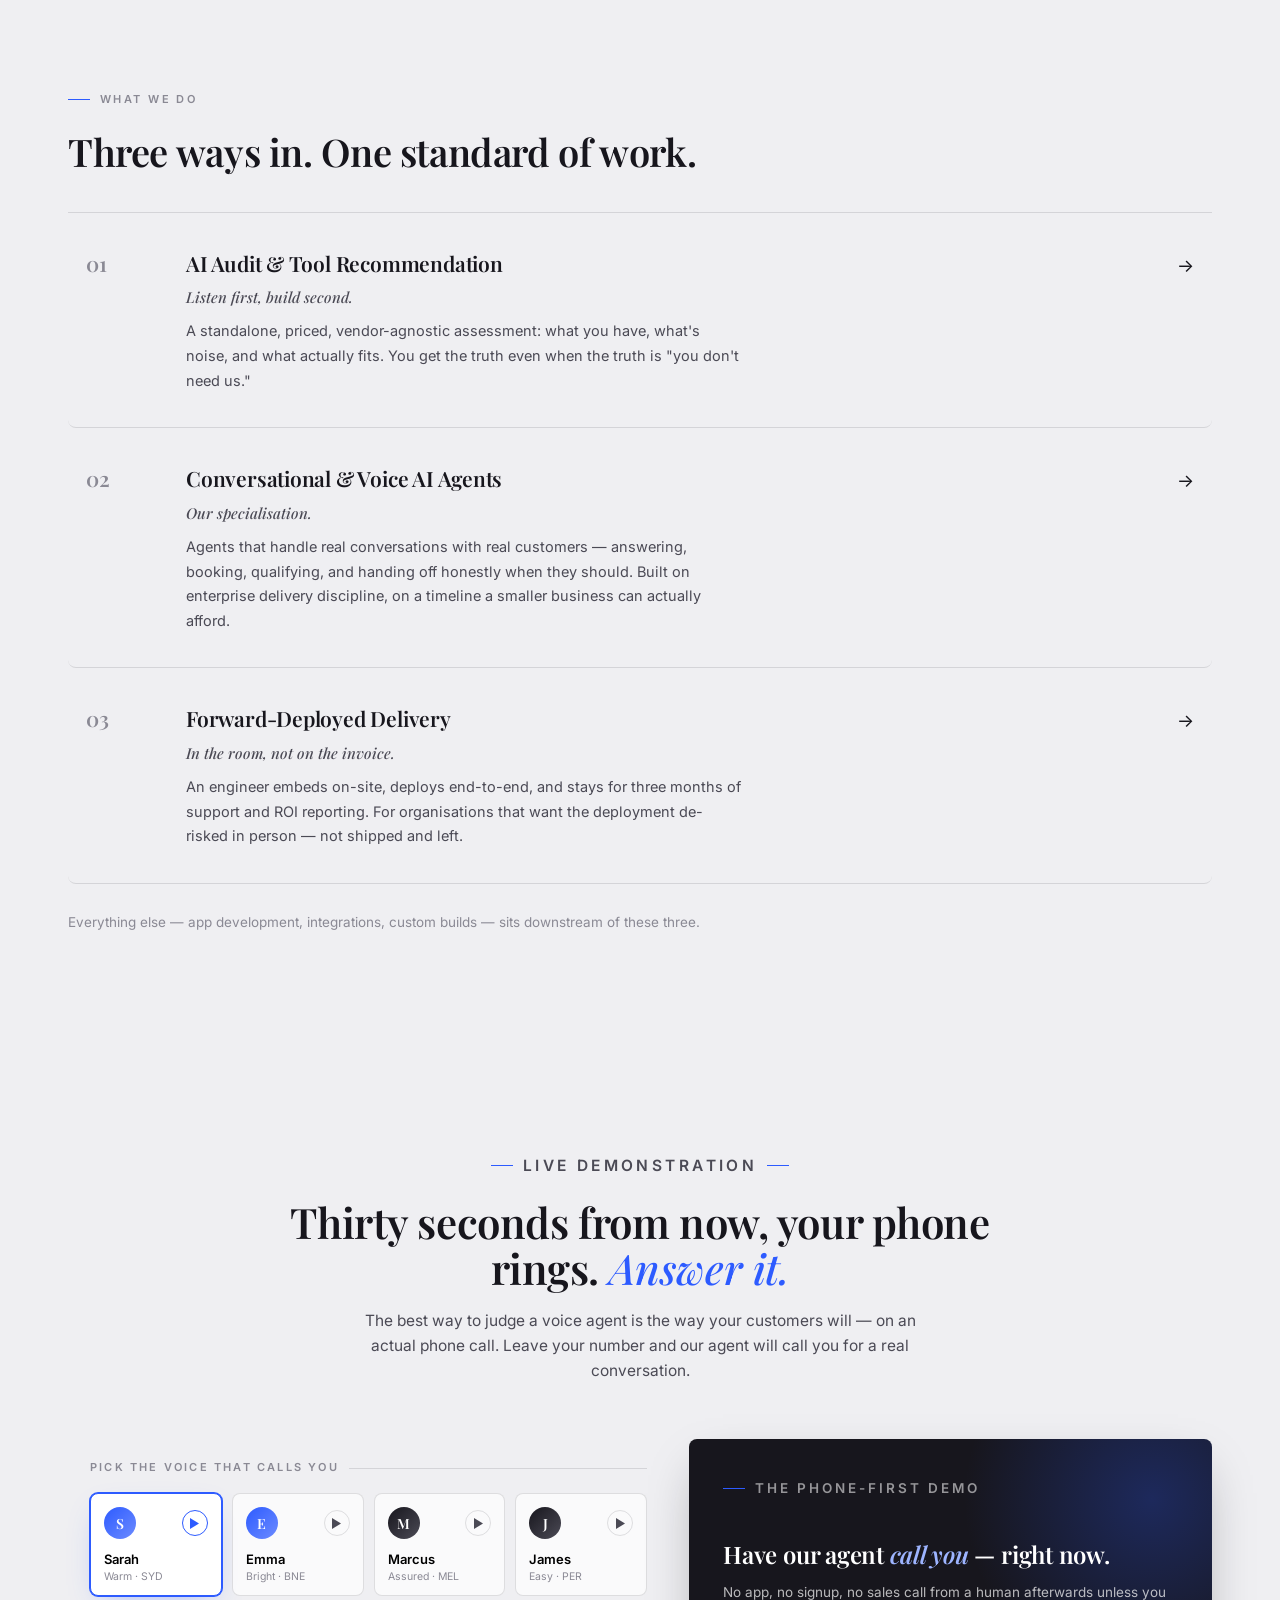
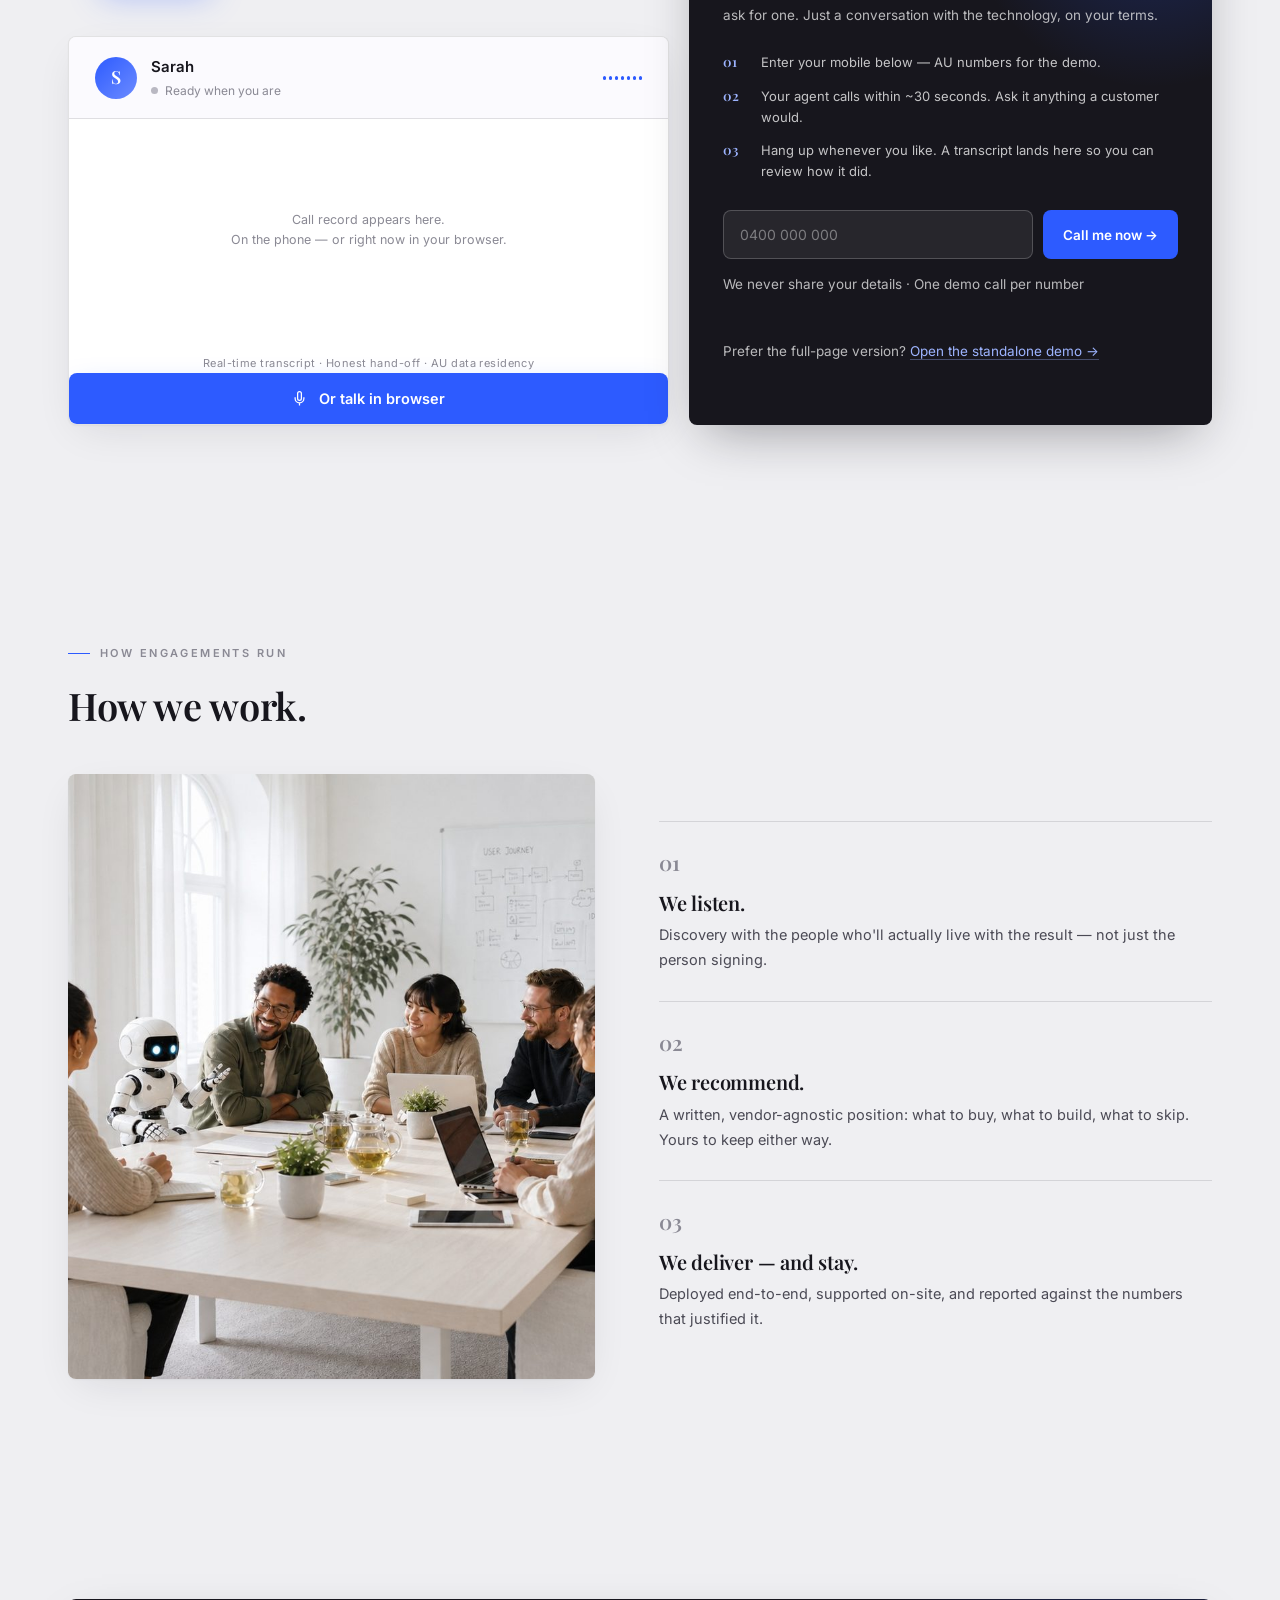
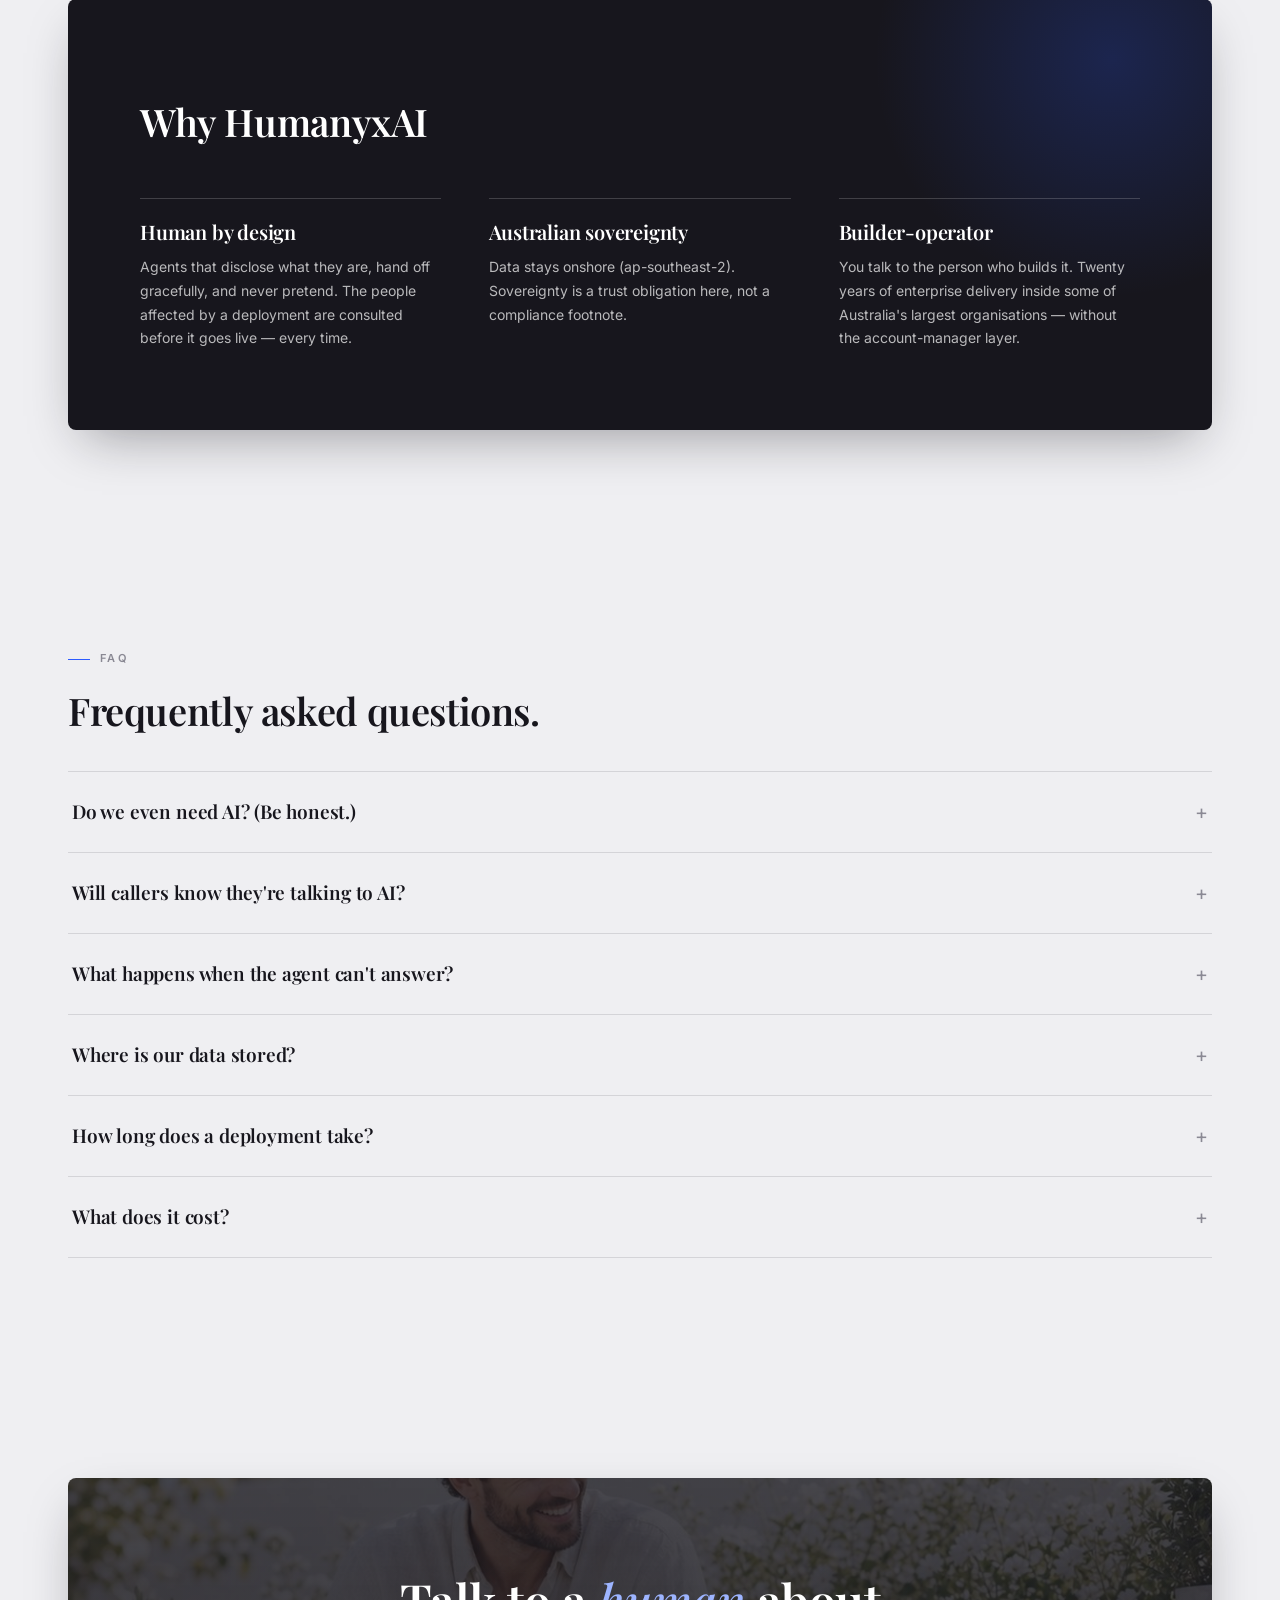
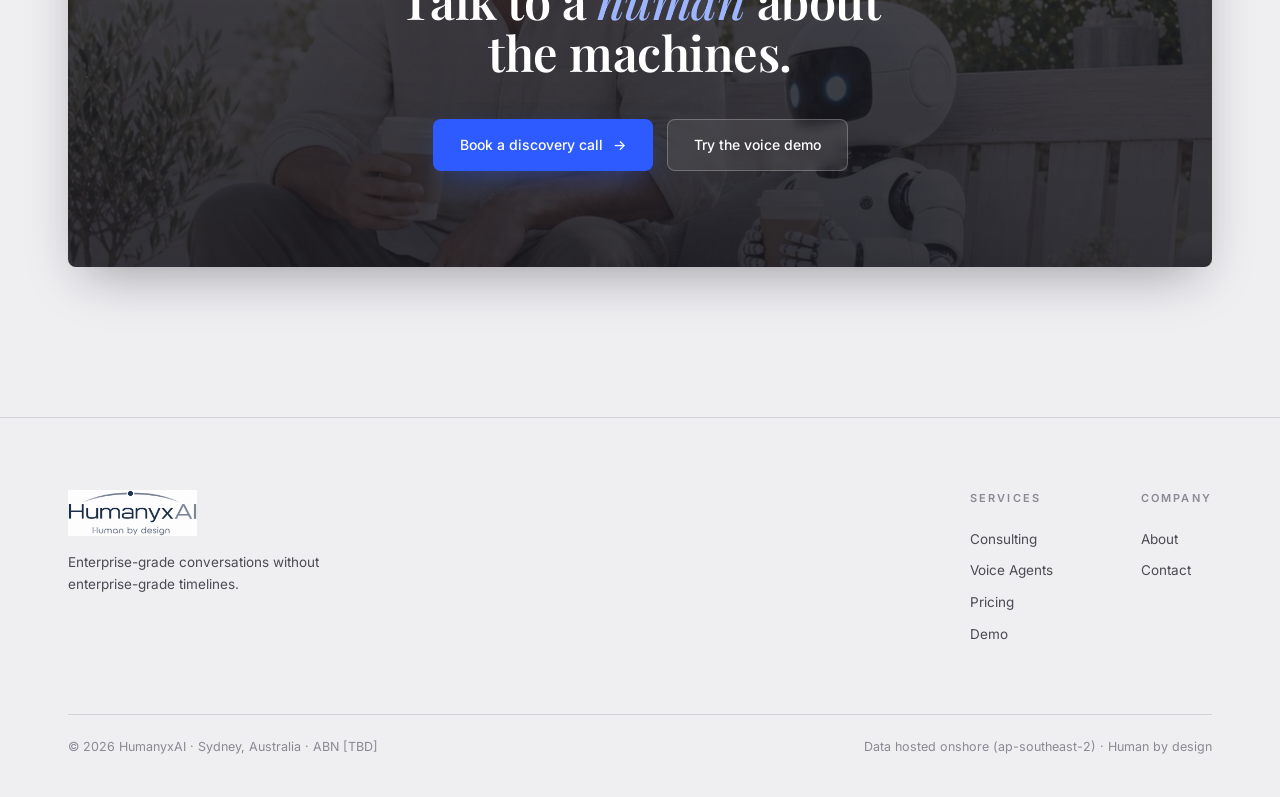
==== commit 03a1d60f: "Homepage review pass: imagery + audit fixes - S5 How we work: media/steps split with team-boardroom." ====
--- a/index.html
+++ b/index.html
@@ -351,13 +351,21 @@
     .studio-col .voice-grid { grid-template-columns: repeat(2, 1fr); }
   }
 
-  /* ---- S5: how we work ---- */
-  .steps-grid {
+  /* ---- S5: how we work (media + steps split) ---- */
+  .how-grid {
     display: grid;
-    grid-template-columns: repeat(3, 1fr);
-    gap: 40px;
+    grid-template-columns: 1fr 1.05fr;
+    gap: 64px;
+    align-items: center;
     margin-top: 48px;
   }
+  .how-media {
+    border-radius: var(--radius);
+    overflow: hidden;
+    box-shadow: var(--shadow-soft);
+  }
+  .how-media img { width: 100%; height: 100%; object-fit: cover; aspect-ratio: 4 / 4.6; object-position: 45% 40%; }
+  .how-steps { display: flex; flex-direction: column; gap: 28px; }
   .step-card { border-top: 1px solid var(--line); padding-top: 24px; }
   .step-card .s-num { font-family: var(--serif); font-size: 21px; font-weight: 600; color: var(--ink-faint); }
   .step-card h3 { font-size: 20px; margin: 12px 0 10px; }
@@ -396,7 +404,9 @@
   .pillar p { font-size: 14px; color: rgba(255,255,255,.7); line-height: 1.7; }
 
   @media (max-width: 900px) {
-    .steps-grid { grid-template-columns: 1fr; gap: 28px; margin-top: 36px; }
+    .how-grid { grid-template-columns: 1fr; gap: 32px; margin-top: 36px; }
+    .how-media img { aspect-ratio: 16 / 10; object-position: 45% 35%; }
+    .how-steps { gap: 24px; }
     .why-panel { padding: 48px 28px; }
     .pillars { grid-template-columns: 1fr; gap: 32px; margin-top: 40px; }
   }
@@ -431,9 +441,12 @@
   .faq-item[open] .fq-icon { transform: rotate(45deg); }
   .faq-a { padding: 0 4px 26px; font-size: 14.5px; color: var(--ink-soft); line-height: 1.7; max-width: 72ch; }
 
-  /* ---- S8: final CTA (dark panel) ---- */
+  /* ---- S8: final CTA (dark panel over brand imagery) ---- */
   .final-panel {
-    background: var(--ink);
+    background:
+      linear-gradient(rgba(23,22,29,.78), rgba(23,22,29,.86)),
+      url("assets/garden-bench.jpg") center 32% / cover no-repeat,
+      var(--ink);
     color: #fff;
     border-radius: var(--radius);
     padding: 96px 48px;
@@ -442,16 +455,6 @@
     overflow: hidden;
     isolation: isolate;
     box-shadow: 0 20px 50px -16px rgba(23,22,29,.4);
-  }
-  .final-panel::before {
-    content: "";
-    position: absolute;
-    width: 560px; height: 560px;
-    border-radius: 50%;
-    background: radial-gradient(circle, rgba(45,91,255,.25), transparent 70%);
-    bottom: -260px; left: 50%;
-    transform: translateX(-50%);
-    z-index: -1;
   }
   .final-panel h2 { font-size: clamp(32px, 3.8vw, 50px); color: #fff; margin: 0 auto; max-width: 18ch; }
   .final-panel h2 em { font-style: italic; font-weight: 500; color: var(--blue-tint); }
@@ -704,7 +707,7 @@
           <div class="ds-sub">Answer to meet your agent. The call record will appear on the left.</div>
         </div>
 
-        <p class="d-more dial-more">Prefer the full-page version? <a href="demo.html">Open the standalone demo →</a></p>
+        <p class="dial-more">Prefer the full-page version? <a href="demo.html">Open the standalone demo →</a></p>
       </div>
     </div>
   </div>
@@ -715,21 +718,26 @@
   <div class="wrap">
     <p class="eyebrow">How engagements run</p>
     <h2>How we work.</h2>
-    <div class="steps-grid">
-      <div class="step-card">
-        <div class="s-num">01</div>
-        <h3>We listen.</h3>
-        <p>Discovery with the people who'll actually live with the result — not just the person signing.</p>
-      </div>
-      <div class="step-card">
-        <div class="s-num">02</div>
-        <h3>We recommend.</h3>
-        <p>A written, vendor-agnostic position: what to buy, what to build, what to skip. Yours to keep either way.</p>
-      </div>
-      <div class="step-card">
-        <div class="s-num">03</div>
-        <h3>We deliver — and stay.</h3>
-        <p>Deployed end-to-end, supported on-site, and reported against the numbers that justified it.</p>
+    <div class="how-grid">
+      <figure class="how-media">
+        <img src="assets/team-boardroom.jpg" alt="A discovery session: stakeholders around a boardroom table mapping a user journey, with the HumanyxAI assistant sitting in">
+      </figure>
+      <div class="how-steps">
+        <div class="step-card">
+          <div class="s-num">01</div>
+          <h3>We listen.</h3>
+          <p>Discovery with the people who'll actually live with the result — not just the person signing.</p>
+        </div>
+        <div class="step-card">
+          <div class="s-num">02</div>
+          <h3>We recommend.</h3>
+          <p>A written, vendor-agnostic position: what to buy, what to build, what to skip. Yours to keep either way.</p>
+        </div>
+        <div class="step-card">
+          <div class="s-num">03</div>
+          <h3>We deliver — and stay.</h3>
+          <p>Deployed end-to-end, supported on-site, and reported against the numbers that justified it.</p>
+        </div>
       </div>
     </div>
   </div>
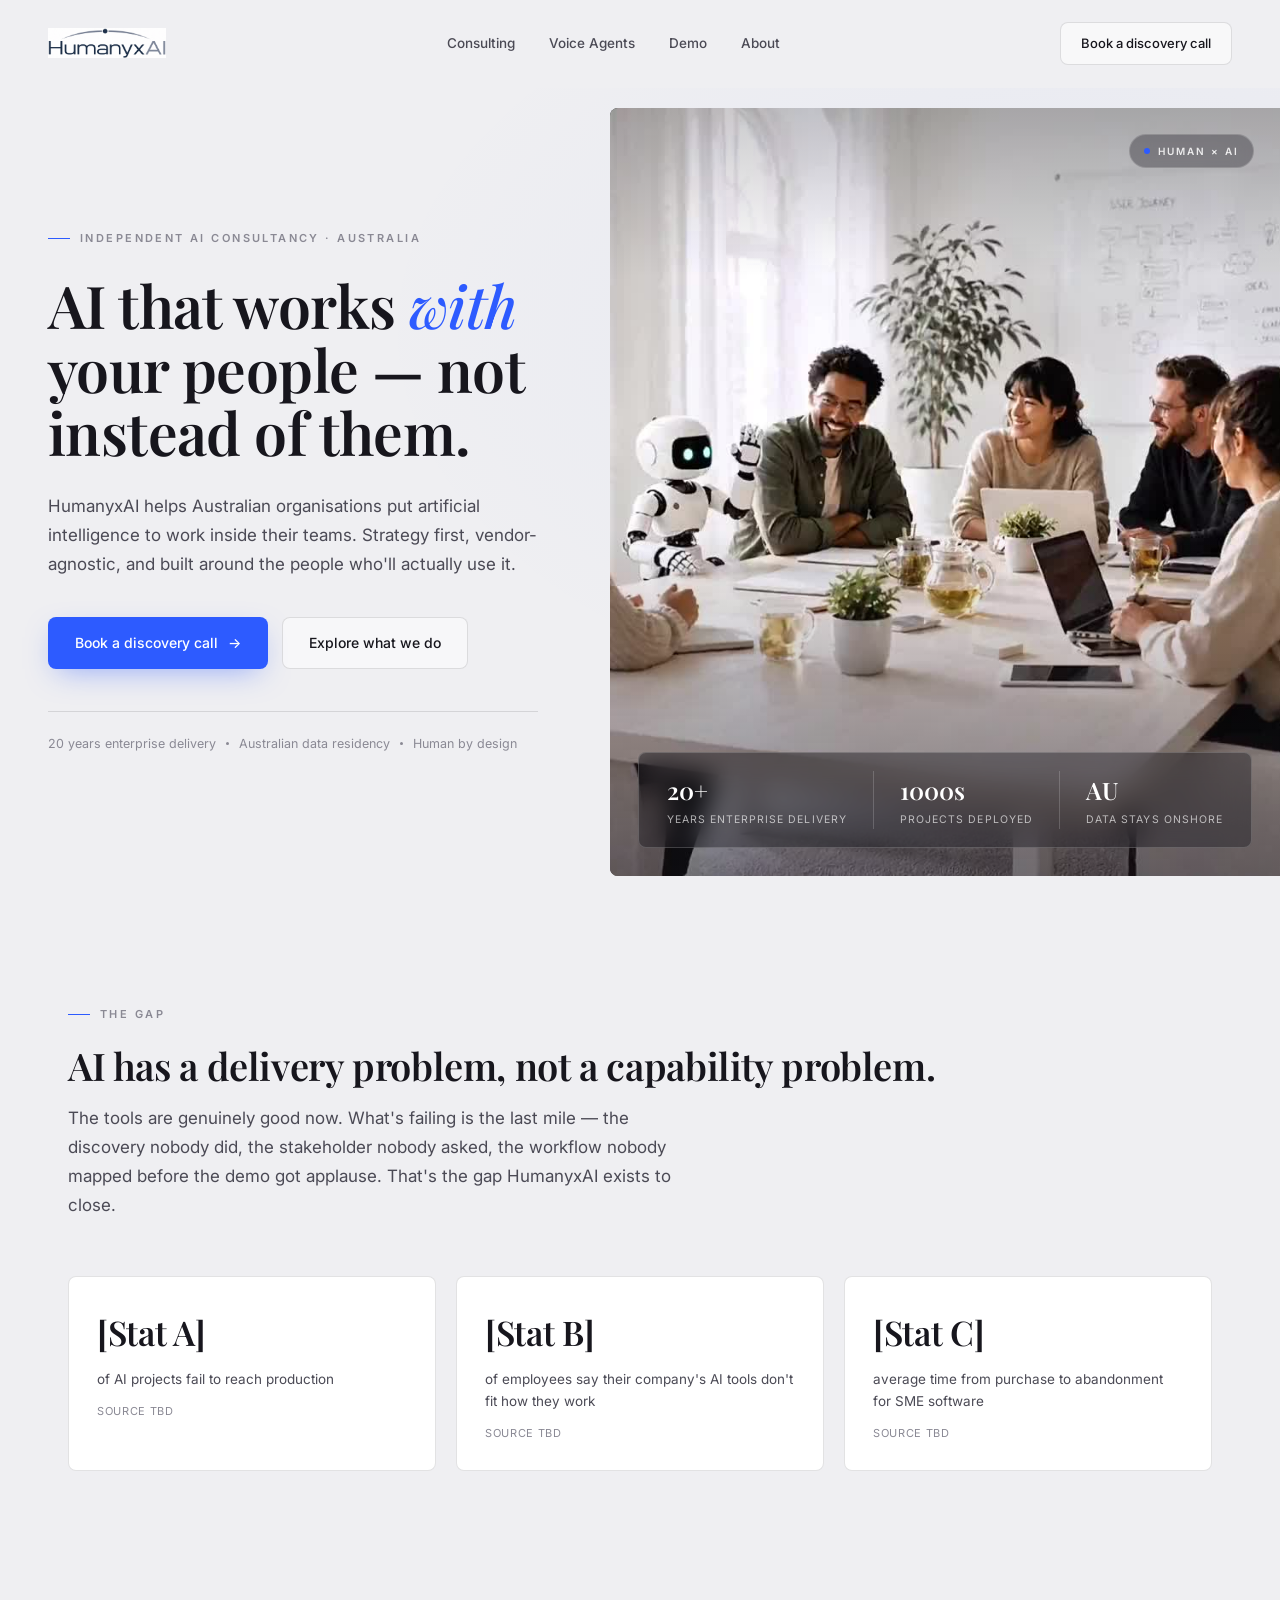
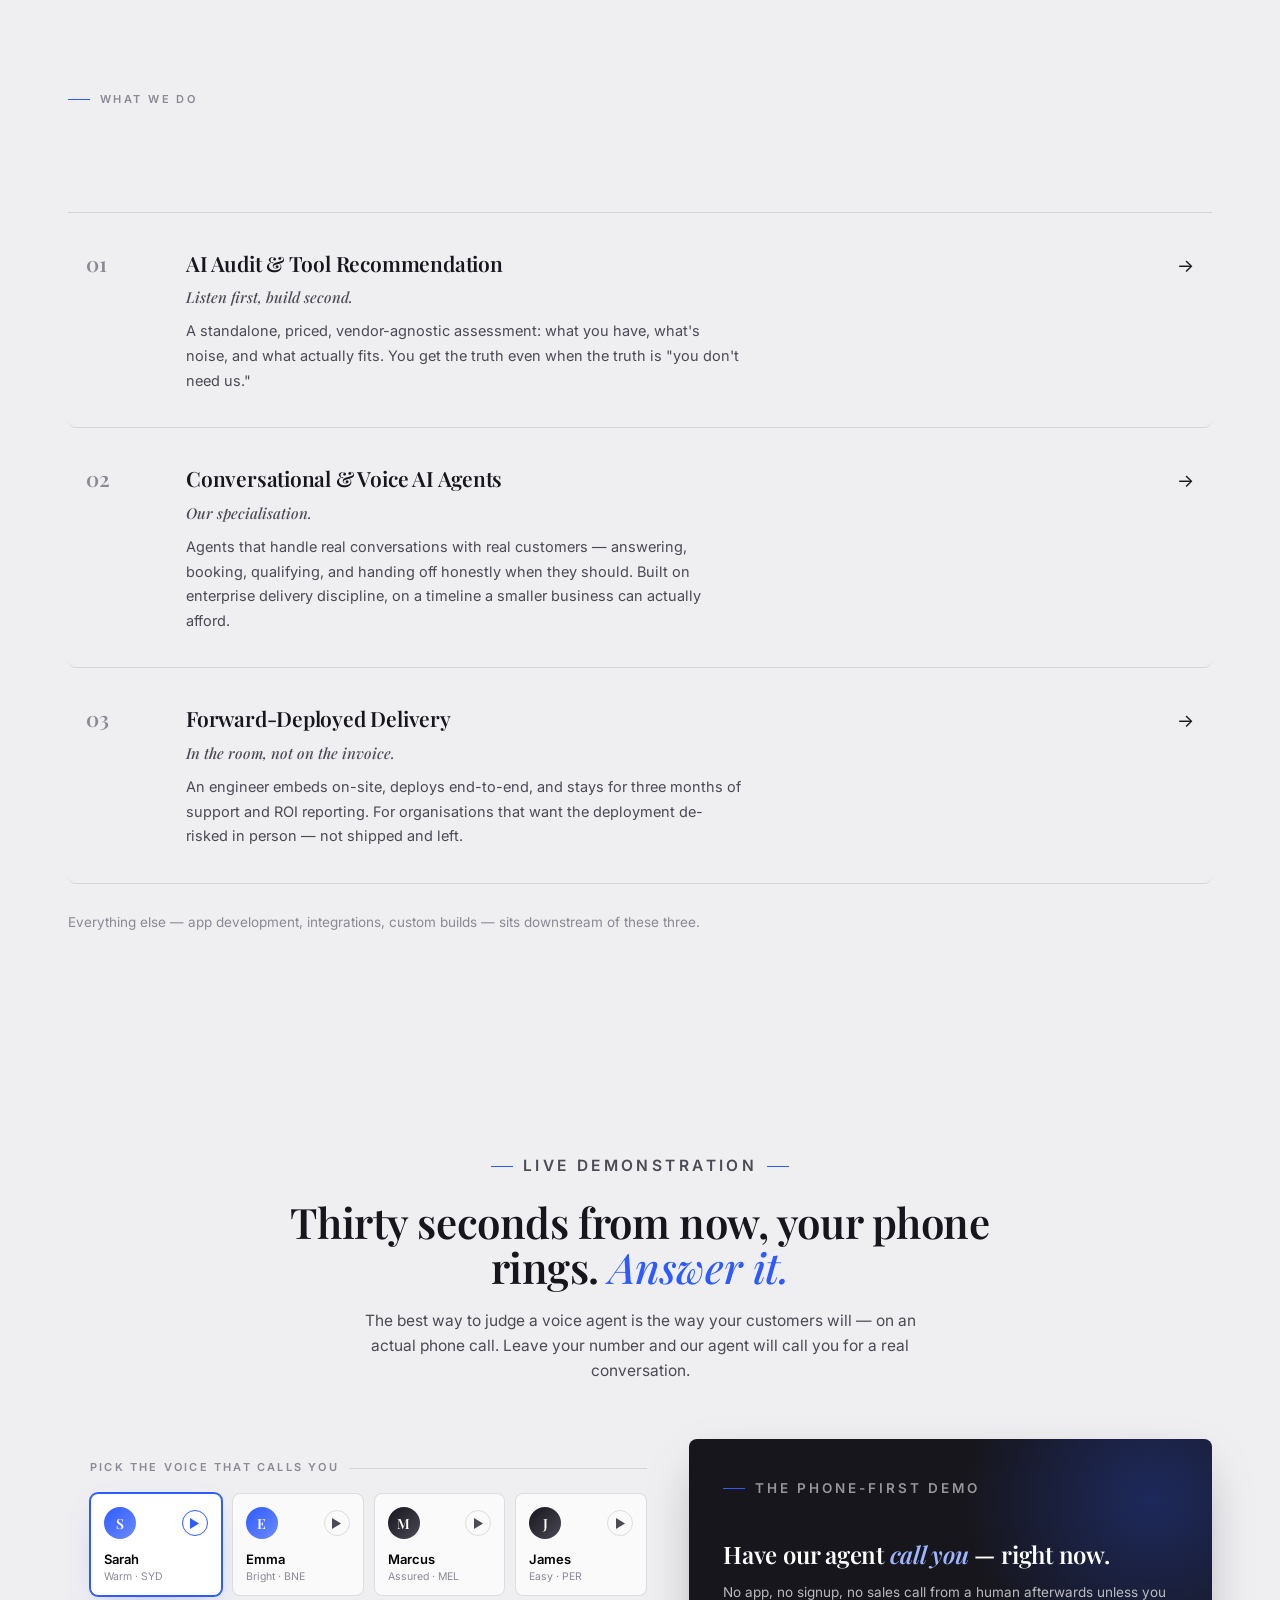
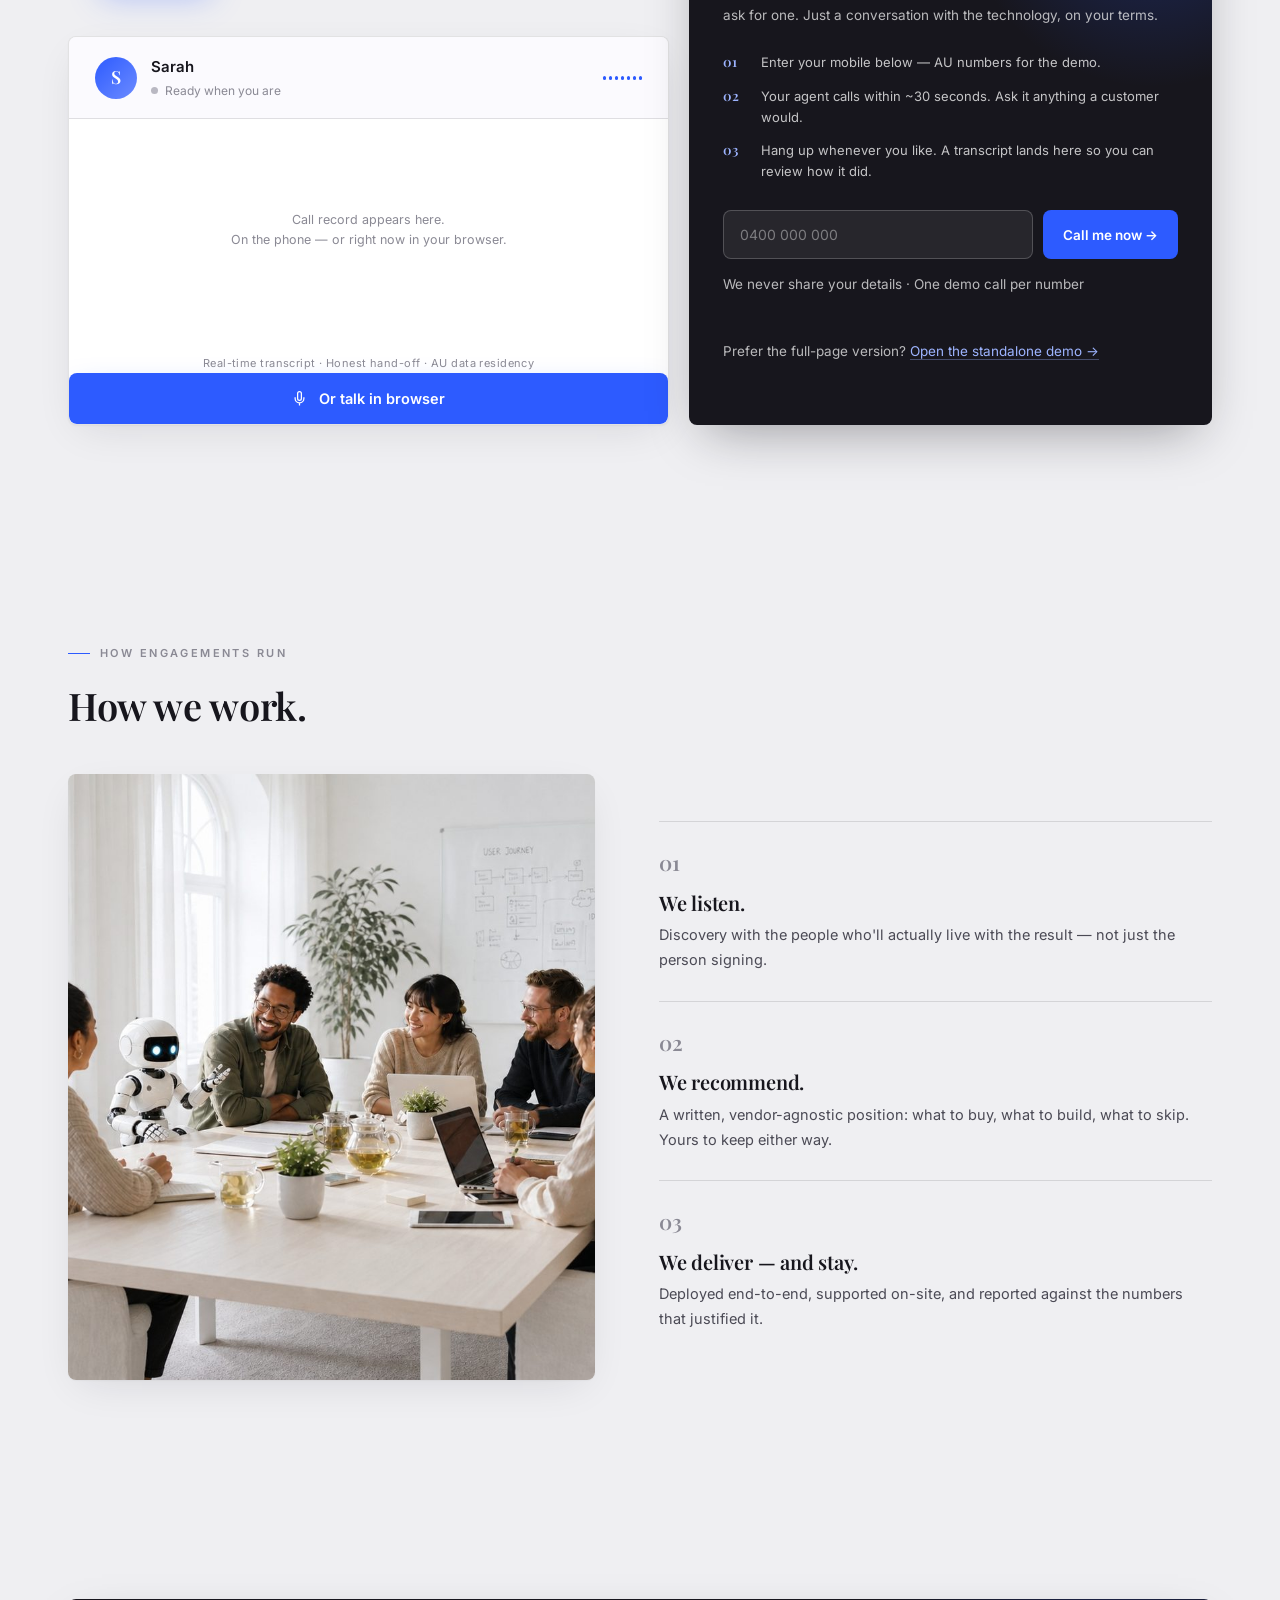
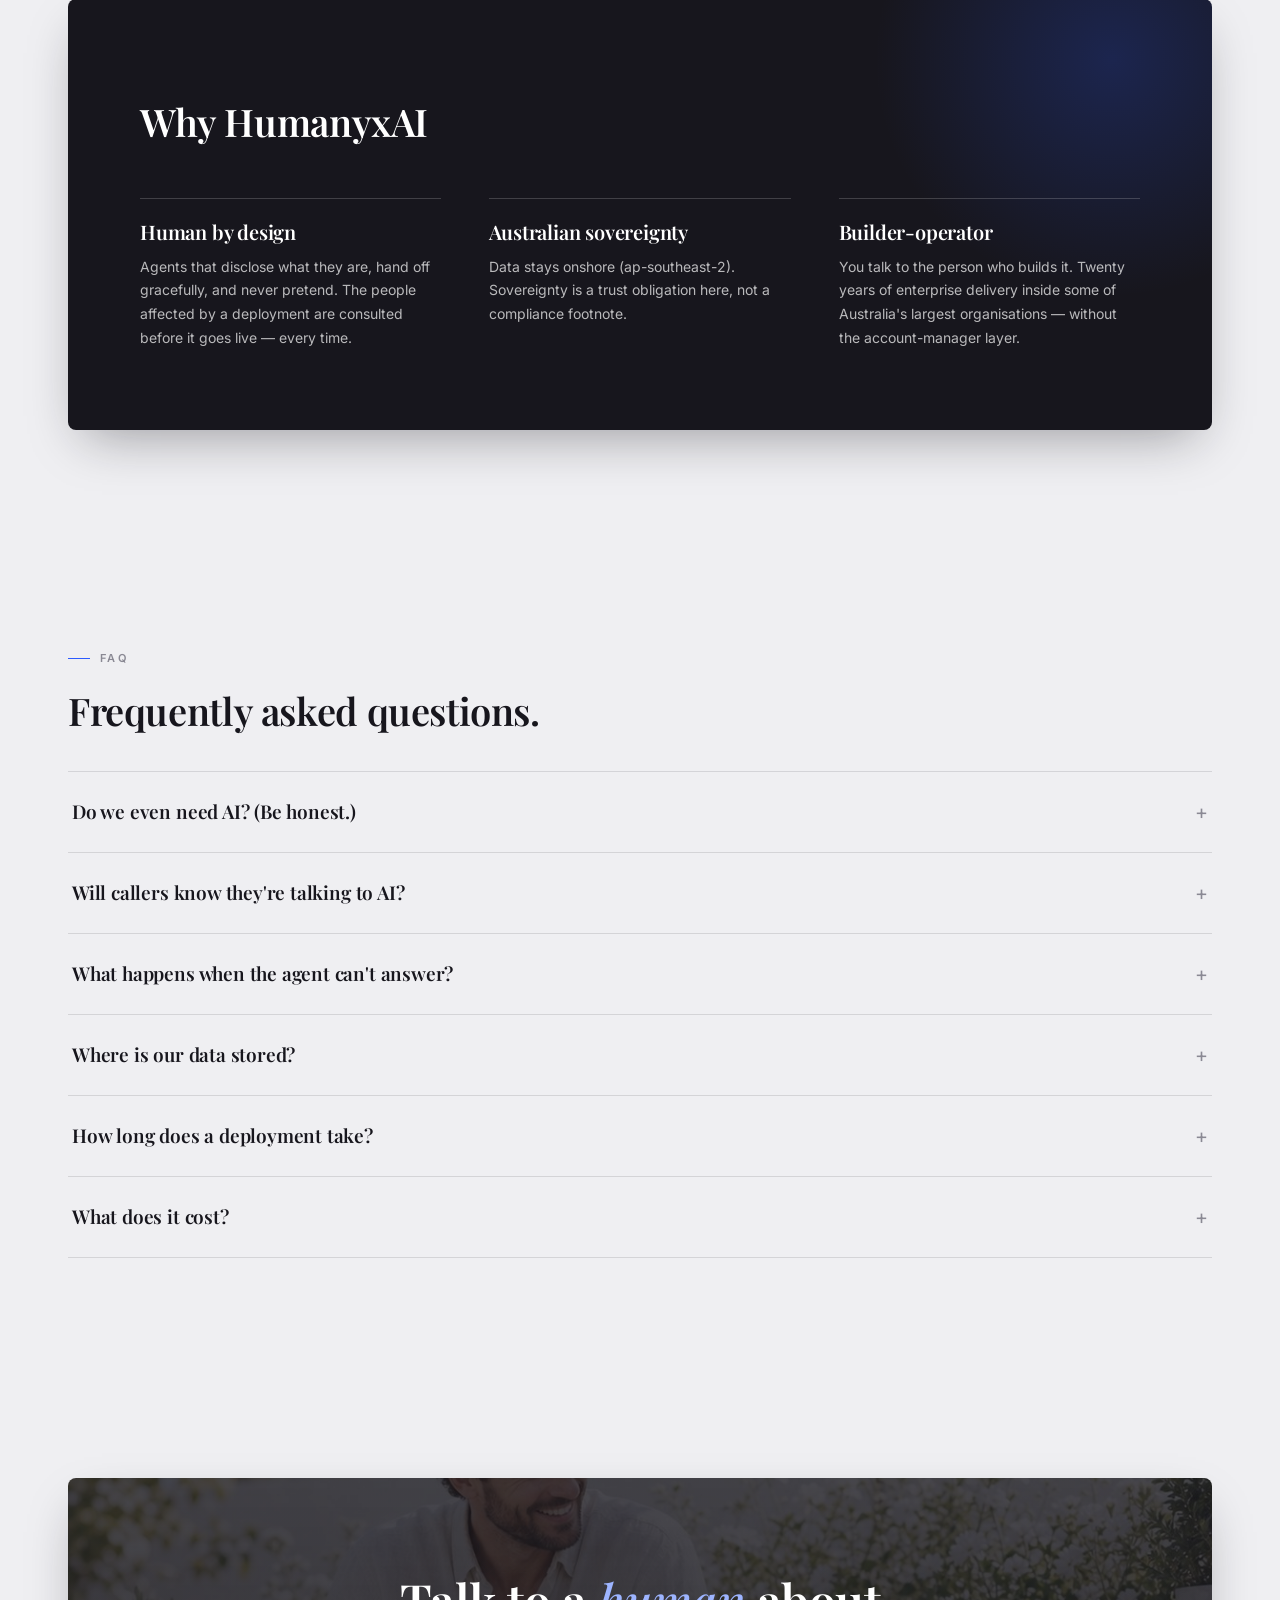
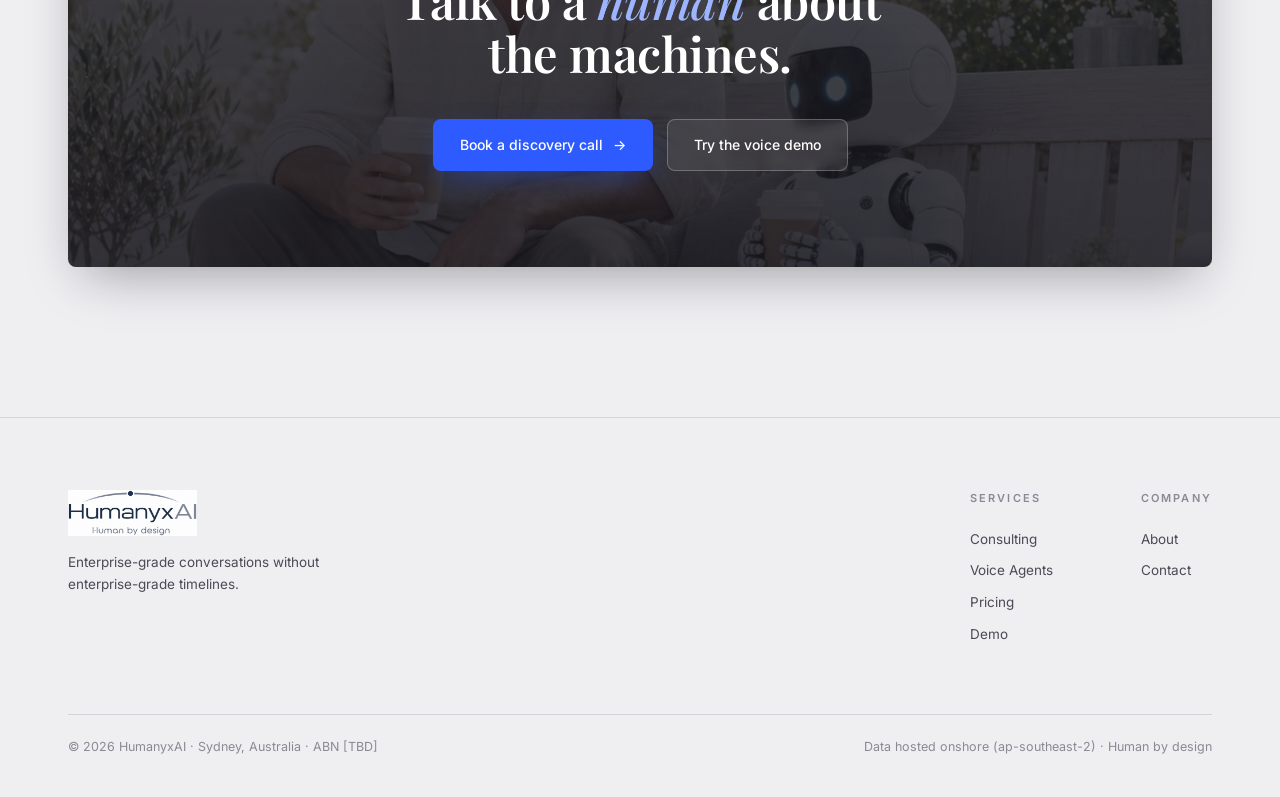
==== commit 26cc2f2d: "Review round: Ledger ROI calculator, scroll reveals, editorial og-image - voice-agents: integrate lo" ====
--- a/index.html
+++ b/index.html
@@ -9,6 +9,12 @@
 <meta property="og:description" content="AI that works with your people — not instead of them. Strategy first, vendor-agnostic, human by design.">
 <meta property="og:type" content="website">
 <meta property="og:url" content="https://humanyxai.com/">
+<meta property="og:image" content="https://humanyxai.com/assets/og-image.jpg">
+<meta property="og:image:width" content="1200">
+<meta property="og:image:height" content="630">
+<meta property="og:image:alt" content="HumanyxAI — people collaborating with a friendly AI assistant around a boardroom table">
+<meta name="twitter:card" content="summary_large_image">
+<meta name="twitter:image" content="https://humanyxai.com/assets/og-image.jpg">
 <script type="application/ld+json">
 {
   "@context": "https://schema.org",
@@ -78,7 +84,9 @@
 <link rel="preconnect" href="https://fonts.googleapis.com">
 <link rel="preconnect" href="https://fonts.gstatic.com" crossorigin>
 <link href="https://fonts.googleapis.com/css2?family=Playfair+Display:ital,wght@0,500;0,600;0,700;1,500;1,600&family=Inter:wght@400;500;600&display=swap" rel="stylesheet">
+<link rel="preload" as="image" href="assets/hero-poster.jpg">
 <link rel="stylesheet" href="styles.css">
+<link rel="stylesheet" href="reveal.css">
 <link rel="stylesheet" href="demo.css">
 <style>
   /* Hero — locked Concept D "Cinematic Split" (ported from reference/hero-d.html) */
@@ -301,13 +309,6 @@
   .studio-col .console { flex: 1; display: flex; flex-direction: column; }
   .studio-col .transcript { min-height: 210px; max-height: 260px; flex: 1; }
   .studio-col .t-empty { height: 170px; font-size: 12.5px; }
-  .console-meta {
-    font-size: 11px;
-    color: var(--ink-faint);
-    letter-spacing: .04em;
-    text-align: center;
-    padding: 12px 18px 0;
-  }
 
   /* compact dial card (dark, secondary) */
   .demo-sec-grid .dial-card {
@@ -411,35 +412,7 @@
     .pillars { grid-template-columns: 1fr; gap: 32px; margin-top: 40px; }
   }
 
-  /* ---- S7: FAQ ---- */
-  .faq-list { margin-top: 40px; border-top: 1px solid var(--line); }
-  .faq-item { border-bottom: 1px solid var(--line); }
-  .faq-item summary {
-    cursor: pointer;
-    list-style: none;
-    display: flex;
-    justify-content: space-between;
-    align-items: baseline;
-    gap: 20px;
-    padding: 24px 4px;
-    font-family: var(--serif);
-    font-size: 19px;
-    font-weight: 600;
-    letter-spacing: -0.01em;
-    transition: color .2s;
-  }
-  .faq-item summary::-webkit-details-marker { display: none; }
-  .faq-item summary:hover { color: var(--blue); }
-  .faq-item .fq-icon {
-    flex-shrink: 0;
-    font-family: var(--sans);
-    font-size: 20px;
-    font-weight: 400;
-    color: var(--ink-faint);
-    transition: transform .3s cubic-bezier(.22,1,.36,1);
-  }
-  .faq-item[open] .fq-icon { transform: rotate(45deg); }
-  .faq-a { padding: 0 4px 26px; font-size: 14.5px; color: var(--ink-soft); line-height: 1.7; max-width: 72ch; }
+  /* ---- S7: FAQ ---- (styles shared via styles.css) */
 
   /* ---- S8: final CTA (dark panel over brand imagery) ---- */
   .final-panel {
@@ -467,39 +440,8 @@
   }
   .btn-ghost-dark:hover { border-color: rgba(255,255,255,.6); transform: translateY(-2px); }
 
-  /* ---- footer ---- */
-  .site-footer { border-top: 1px solid var(--line); margin-top: 40px; padding: 72px 0 40px; }
-  .foot-grid { display: flex; justify-content: space-between; gap: 64px; flex-wrap: wrap; }
-  .foot-brand img { height: 46px; width: auto; }
-  .foot-tag { font-size: 13.5px; color: var(--ink-soft); margin-top: 16px; max-width: 36ch; line-height: 1.6; }
-  .foot-cols { display: flex; gap: 88px; }
-  .foot-col h4 {
-    font-family: var(--sans);
-    font-size: 11px;
-    font-weight: 600;
-    letter-spacing: .2em;
-    text-transform: uppercase;
-    color: var(--ink-faint);
-    margin-bottom: 16px;
-  }
-  .foot-col a { display: block; font-size: 13.5px; color: var(--ink-soft); padding: 5px 0; transition: color .2s; }
-  .foot-col a:hover { color: var(--ink); }
-  .foot-base {
-    margin-top: 64px;
-    padding-top: 22px;
-    border-top: 1px solid var(--line);
-    font-size: 12.5px;
-    color: var(--ink-faint);
-    display: flex;
-    justify-content: space-between;
-    gap: 12px;
-    flex-wrap: wrap;
-  }
-
   @media (max-width: 900px) {
     .final-panel { padding: 64px 24px; }
-    .foot-grid { flex-direction: column; gap: 40px; }
-    .foot-cols { gap: 48px; flex-wrap: wrap; }
   }
 </style>
 </head>
@@ -553,10 +495,10 @@
 <!-- S2: the problem -->
 <section class="section problem" id="the-problem">
   <div class="wrap">
-    <p class="eyebrow">The gap</p>
-    <h2>AI has a delivery problem, not a capability problem.</h2>
-    <p class="lede">The tools are genuinely good now. What's failing is the last mile — the discovery nobody did, the stakeholder nobody asked, the workflow nobody mapped before the demo got applause. That's the gap HumanyxAI exists to close.</p>
-    <div class="stat-cards">
+    <p class="eyebrow" data-reveal>The gap</p>
+    <h2 data-reveal>AI has a delivery problem, not a capability problem.</h2>
+    <p class="lede" data-reveal>The tools are genuinely good now. What's failing is the last mile — the discovery nobody did, the stakeholder nobody asked, the workflow nobody mapped before the demo got applause. That's the gap HumanyxAI exists to close.</p>
+    <div class="stat-cards" data-reveal-group>
       <!-- PLACEHOLDER STATS — cited figures required before launch (open decision #7) -->
       <div class="stat-card">
         <div class="num">[Stat A]</div>
@@ -580,9 +522,9 @@
 <!-- S3: what we do — service index -->
 <section class="section services" id="what-we-do">
   <div class="wrap">
-    <p class="eyebrow">What we do</p>
-    <h2>Three ways in. One standard of work.</h2>
-    <div class="services-index">
+    <p class="eyebrow" data-reveal>What we do</p>
+    <h2 data-reveal>Three ways in. One standard of work.</h2>
+    <div class="services-index" data-reveal-group>
       <a class="index-row" href="consulting.html">
         <span class="idx-num">01</span>
         <div>
@@ -619,8 +561,8 @@
 <section class="section demo-section" id="demo">
   <div class="wrap">
     <header class="demo-sec-head">
-      <p class="eyebrow">Live demonstration</p>
-      <h2>Thirty seconds from now, your phone rings. <em>Answer it.</em></h2>
+      <p class="eyebrow" data-reveal>Live demonstration</p>
+      <h2 data-reveal>Thirty seconds from now, your phone rings. <em>Answer it.</em></h2>
       <p>The best way to judge a voice agent is the way your customers will — on an actual phone call. Leave your number and our agent will call you for a real conversation.</p>
     </header>
 
@@ -716,13 +658,13 @@
 <!-- S5: how we work -->
 <section class="section how" id="how-we-work">
   <div class="wrap">
-    <p class="eyebrow">How engagements run</p>
-    <h2>How we work.</h2>
+    <p class="eyebrow" data-reveal>How engagements run</p>
+    <h2 data-reveal>How we work.</h2>
     <div class="how-grid">
-      <figure class="how-media">
-        <img src="assets/team-boardroom.jpg" alt="A discovery session: stakeholders around a boardroom table mapping a user journey, with the HumanyxAI assistant sitting in">
+      <figure class="how-media" data-reveal>
+        <img loading="lazy" src="assets/team-boardroom.jpg" alt="A discovery session: stakeholders around a boardroom table mapping a user journey, with the HumanyxAI assistant sitting in">
       </figure>
-      <div class="how-steps">
+      <div class="how-steps" data-reveal-group>
         <div class="step-card">
           <div class="s-num">01</div>
           <h3>We listen.</h3>
@@ -746,7 +688,7 @@
 <!-- S6: why HumanyxAI -->
 <section class="section why" id="why">
   <div class="wrap">
-    <div class="why-panel">
+    <div class="why-panel" data-reveal>
       <h2>Why HumanyxAI</h2>
       <div class="pillars">
         <div class="pillar">
@@ -769,9 +711,9 @@
 <!-- S7: FAQ -->
 <section class="section faq" id="faq">
   <div class="wrap">
-    <p class="eyebrow">FAQ</p>
-    <h2>Frequently asked questions.</h2>
-    <div class="faq-list">
+    <p class="eyebrow" data-reveal>FAQ</p>
+    <h2 data-reveal>Frequently asked questions.</h2>
+    <div class="faq-list" data-reveal-group>
       <details class="faq-item">
         <summary>Do we even need AI? (Be honest.)<span class="fq-icon">+</span></summary>
         <div class="faq-a">Maybe not. That's what the audit is for — and "you don't need us" is a finding we're happy to charge for, because it saves you far more than it costs.</div>
@@ -803,7 +745,7 @@
 <!-- S8: final CTA -->
 <section class="section final-cta" id="contact-cta">
   <div class="wrap">
-    <div class="final-panel">
+    <div class="final-panel" data-reveal>
       <h2>Talk to a <em>human</em> about the machines.</h2>
       <div class="cta-row">
         <a href="contact.html" class="btn btn-primary">Book a discovery call <span class="arrow">→</span></a>
@@ -817,10 +759,10 @@
   <div class="wrap">
     <div class="foot-grid">
       <div class="foot-brand">
-        <a href="index.html"><img src="assets/logo-full.png" alt="HumanyxAI — Human by design"></a>
+        <a href="index.html"><img src="assets/logo-full.png" alt="HumanyxAI — Human by design" loading="lazy"></a>
         <p class="foot-tag">Enterprise-grade conversations without enterprise-grade timelines.</p>
       </div>
-      <div class="foot-cols">
+      <div class="foot-cols" data-reveal-group>
         <div class="foot-col">
           <h4>Services</h4>
           <a href="consulting.html">Consulting</a>
@@ -843,6 +785,7 @@
 </footer>
 
 <script src="site.js"></script>
+<script src="reveal.js" defer></script>
 <script src="demo.js"></script>
 </body>
 </html>
--- a/styles.css
+++ b/styles.css
@@ -206,3 +206,95 @@
   .nav-links a:last-child { border-bottom: none; }
   .nav-links a::after { display: none; }
 }
+
+/* ---------- site footer (global) ---------- */
+.site-footer { border-top: 1px solid var(--line); margin-top: 40px; padding: 72px 0 40px; }
+.foot-grid { display: flex; justify-content: space-between; gap: 64px; flex-wrap: wrap; }
+.foot-brand img { height: 46px; width: auto; }
+.foot-tag { font-size: 13.5px; color: var(--ink-soft); margin-top: 16px; max-width: 36ch; line-height: 1.6; }
+.foot-cols { display: flex; gap: 88px; }
+.foot-col h4 {
+  font-family: var(--sans);
+  font-size: 11px;
+  font-weight: 600;
+  letter-spacing: .2em;
+  text-transform: uppercase;
+  color: var(--ink-faint);
+  margin-bottom: 16px;
+}
+.foot-col a { display: block; font-size: 13.5px; color: var(--ink-soft); padding: 5px 0; transition: color .2s; }
+.foot-col a:hover { color: var(--ink); }
+.foot-base {
+  margin-top: 64px;
+  padding-top: 22px;
+  border-top: 1px solid var(--line);
+  font-size: 12.5px;
+  color: var(--ink-faint);
+  display: flex;
+  justify-content: space-between;
+  gap: 12px;
+  flex-wrap: wrap;
+}
+
+@media (max-width: 900px) {
+  .site-footer { padding: 56px 0 32px; }
+  .foot-grid { flex-direction: column; gap: 40px; }
+  .foot-cols { gap: 48px; flex-wrap: wrap; }
+}
+
+/* ---------- inner-page shared patterns ---------- */
+.page-hero { padding: 96px 0 72px; }
+.page-hero h1 { font-size: clamp(36px, 4.2vw, 54px); margin: 26px 0 24px; max-width: 20ch; }
+.page-hero h1 em { font-style: italic; font-weight: 500; color: var(--blue); }
+.page-hero .lede { max-width: 56ch; }
+.page-hero .cta-row { margin-top: 34px; }
+.section-flush { padding-top: 0; }
+
+.hero-split {
+  display: grid;
+  grid-template-columns: 1.05fr 1fr;
+  gap: 72px;
+  align-items: center;
+}
+.hero-split .hero-media {
+  border-radius: var(--radius);
+  overflow: hidden;
+  box-shadow: var(--shadow-soft);
+}
+.hero-split .hero-media img { width: 100%; height: 100%; object-fit: cover; aspect-ratio: 4 / 3.4; }
+
+/* FAQ accordion (shared) */
+.faq-list { margin-top: 40px; border-top: 1px solid var(--line); }
+.faq-item { border-bottom: 1px solid var(--line); }
+.faq-item summary {
+  cursor: pointer;
+  list-style: none;
+  display: flex;
+  justify-content: space-between;
+  align-items: baseline;
+  gap: 20px;
+  padding: 24px 4px;
+  font-family: var(--serif);
+  font-size: 19px;
+  font-weight: 600;
+  letter-spacing: -0.01em;
+  transition: color .2s;
+}
+.faq-item summary::-webkit-details-marker { display: none; }
+.faq-item summary:hover { color: var(--blue); }
+.faq-item .fq-icon { flex-shrink: 0; font-family: var(--sans); font-size: 20px; font-weight: 400; color: var(--ink-faint); transition: transform .3s cubic-bezier(.22,1,.36,1); }
+.faq-item[open] .fq-icon { transform: rotate(45deg); }
+.faq-a { padding: 0 4px 26px; font-size: 14.5px; color: var(--ink-soft); line-height: 1.7; max-width: 72ch; }
+
+/* centred final CTA (inner pages) */
+.cta-center { text-align: center; }
+.cta-center .eyebrow { justify-content: center; }
+.cta-center .eyebrow::after { content: ""; width: 22px; height: 1px; background: var(--blue); display: inline-block; }
+.cta-center h2 { max-width: 24ch; margin-left: auto; margin-right: auto; }
+.cta-center .cta-row { justify-content: center; margin-top: 36px; }
+
+@media (max-width: 900px) {
+  .page-hero { padding: 64px 0 48px; }
+  .hero-split { grid-template-columns: 1fr; gap: 36px; }
+  .hero-split .hero-media img { aspect-ratio: 16 / 10; }
+}
--- a/reveal.css
+++ b/reveal.css
@@ -0,0 +1,44 @@
+/* ============================================================
+   HumanyxAI — scroll-reveal patch (reveal.css)
+   Drop-in. Progressive enhancement: elements are only hidden
+   once JS confirms it can reveal them (html.reveal-armed).
+   Without JS, everything renders normally.
+   ============================================================ */
+
+html.reveal-armed [data-reveal] {
+  opacity: 0;
+  transform: translateY(26px);
+  transition:
+    opacity 1s cubic-bezier(.22, 1, .36, 1),
+    transform 1s cubic-bezier(.22, 1, .36, 1);
+  transition-delay: var(--reveal-delay, 0s);
+  will-change: opacity, transform;
+}
+
+html.reveal-armed [data-reveal].revealed {
+  opacity: 1;
+  transform: translateY(0);
+}
+
+/* Stagger groups: children of [data-reveal-group] cascade */
+html.reveal-armed [data-reveal-group] > * {
+  opacity: 0;
+  transform: translateY(26px);
+  transition:
+    opacity 1s cubic-bezier(.22, 1, .36, 1),
+    transform 1s cubic-bezier(.22, 1, .36, 1);
+  transition-delay: calc(var(--i, 0) * 0.09s);
+}
+html.reveal-armed [data-reveal-group].revealed > * {
+  opacity: 1;
+  transform: translateY(0);
+}
+
+@media (prefers-reduced-motion: reduce) {
+  html.reveal-armed [data-reveal],
+  html.reveal-armed [data-reveal-group] > * {
+    opacity: 1 !important;
+    transform: none !important;
+    transition: none !important;
+  }
+}
--- a/demo.css
+++ b/demo.css
@@ -233,3 +233,24 @@
   .demo-wrap { padding: 32px 24px 90px; }
   .voice-grid { grid-template-columns: repeat(2, 1fr); }
 }
+
+/* console capability meta (both demo placements) */
+.console-meta {
+  font-size: 11px;
+  color: var(--ink-faint);
+  letter-spacing: .04em;
+  text-align: center;
+  padding: 12px 18px 0;
+}
+
+/* reduced motion: static demo states (mirrors the styles.css pattern) */
+@media (prefers-reduced-motion: reduce) {
+  .voice-card,
+  .voice-card .vc-play,
+  .talk-btn,
+  .dial-form input,
+  .dial-form button { transition: none; }
+  .t-row { animation: none; }
+  .viz.on span { animation: none; }
+  .dial-success .ds-ring { animation: none; }
+}
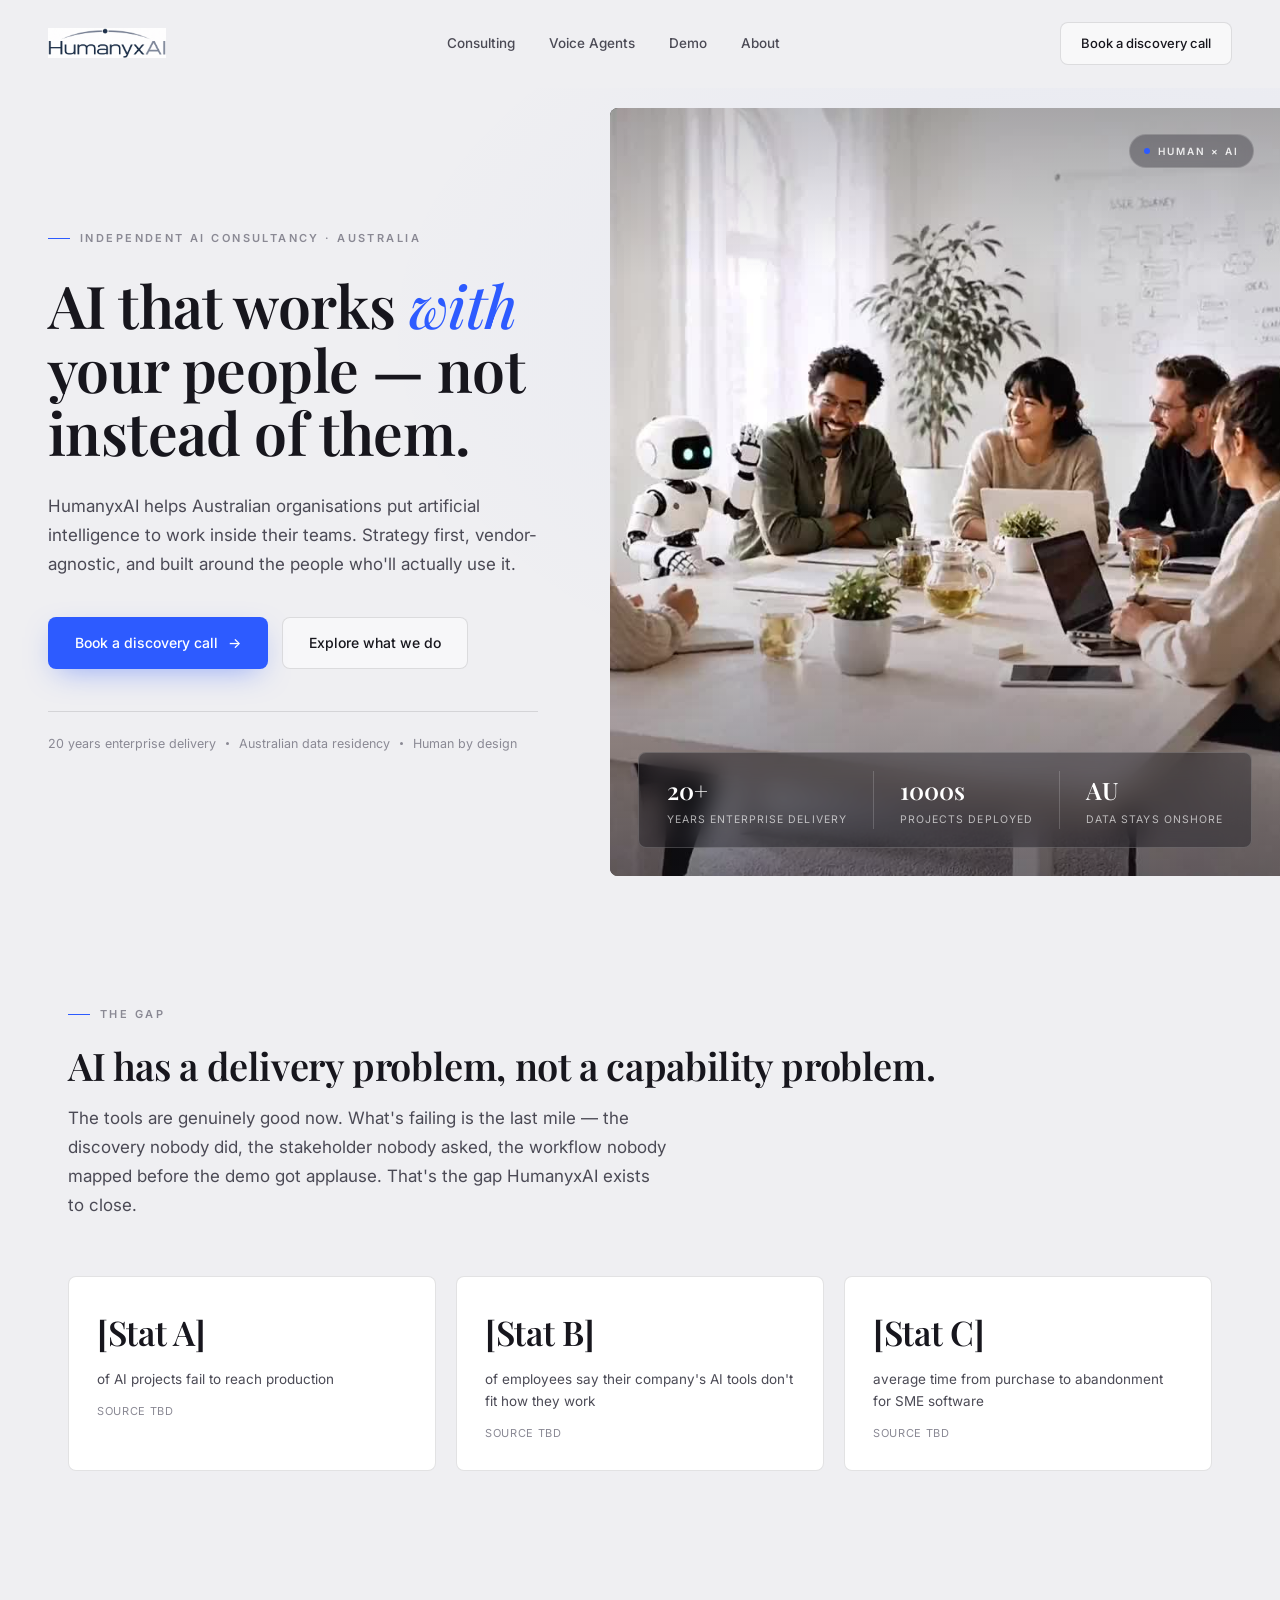
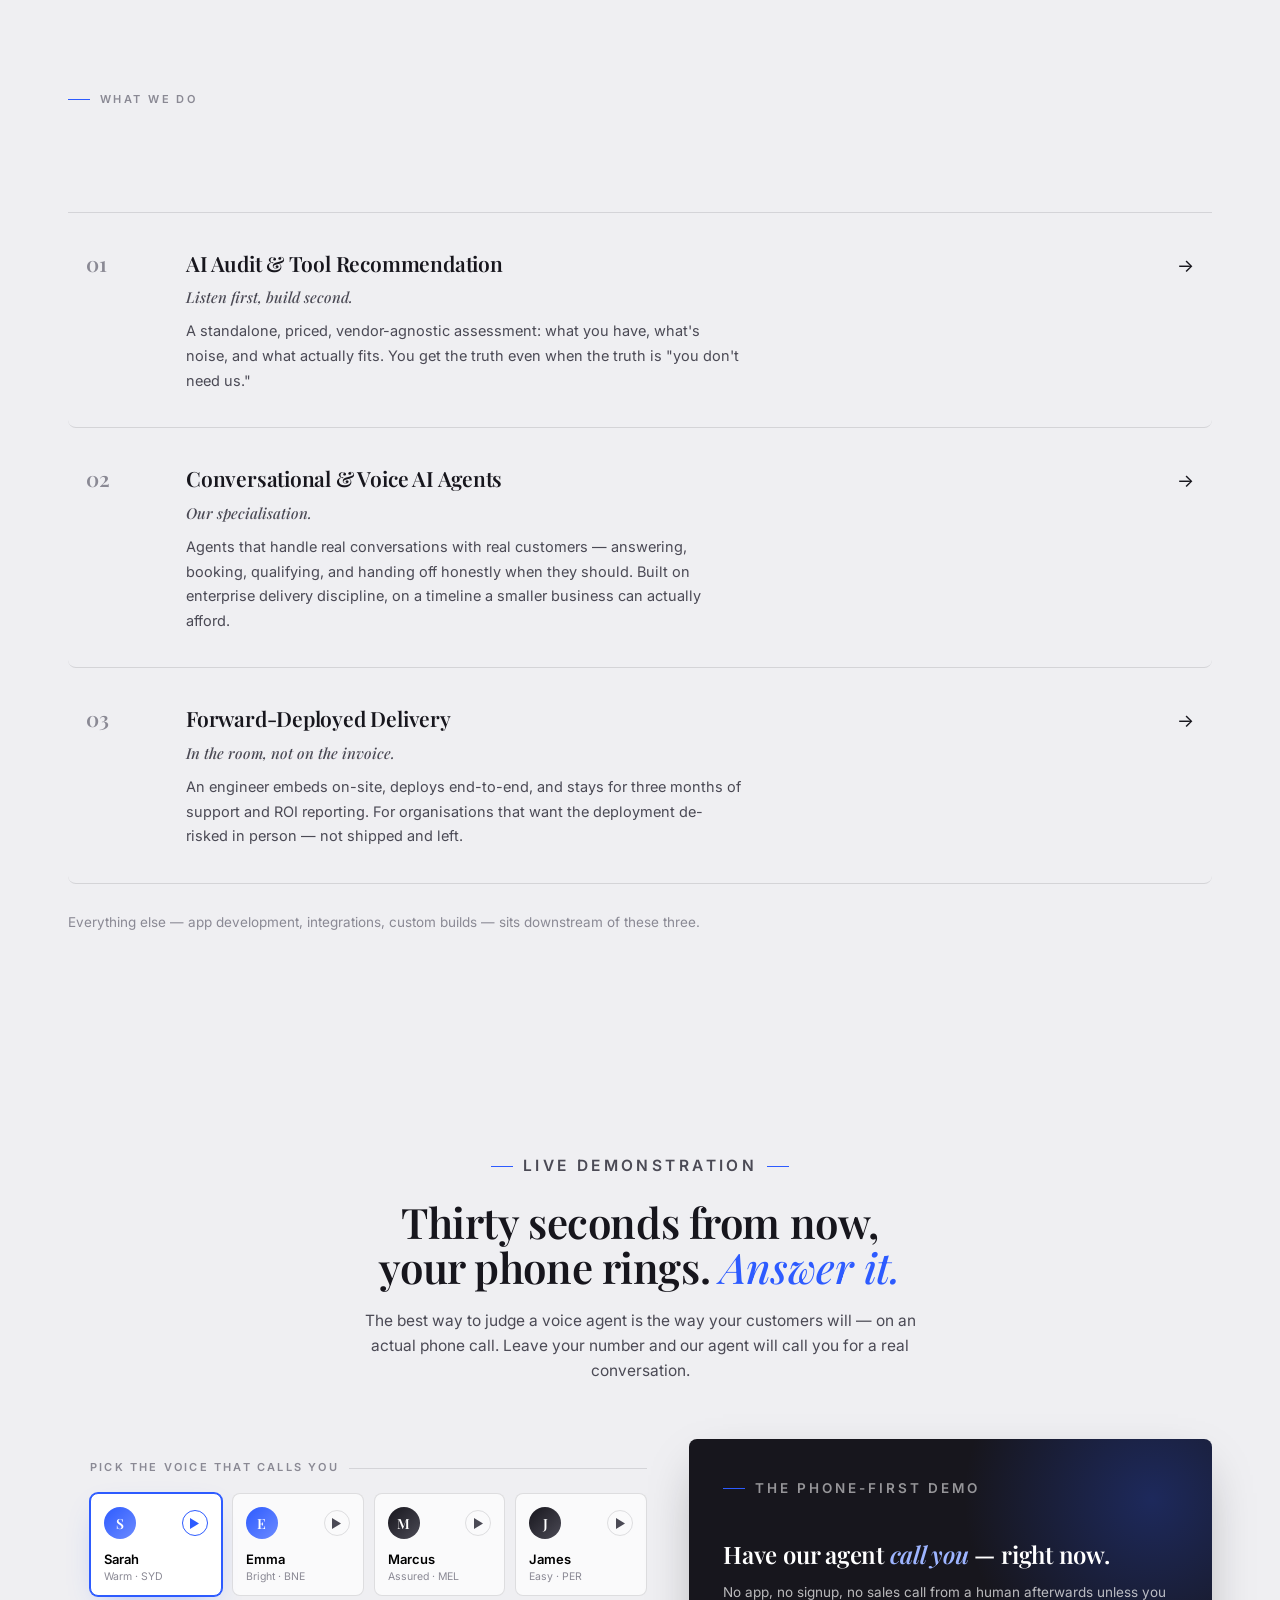
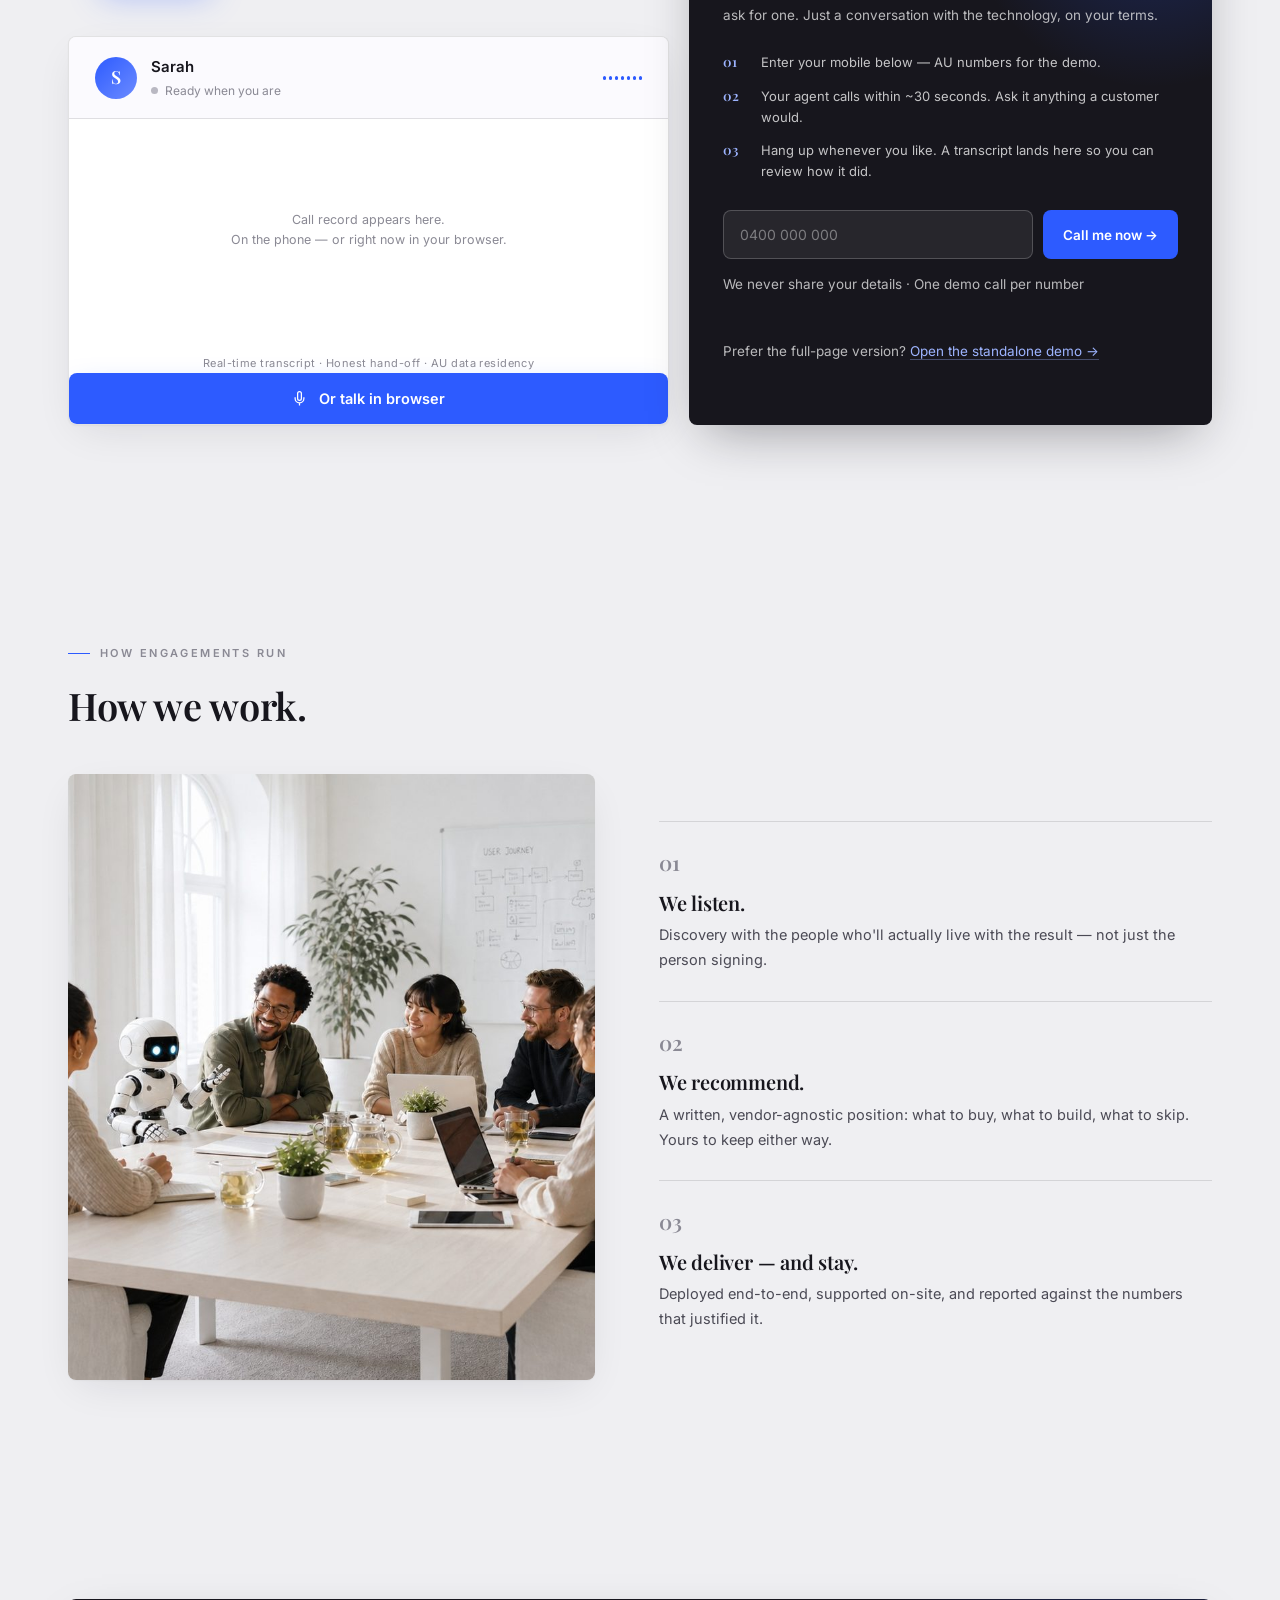
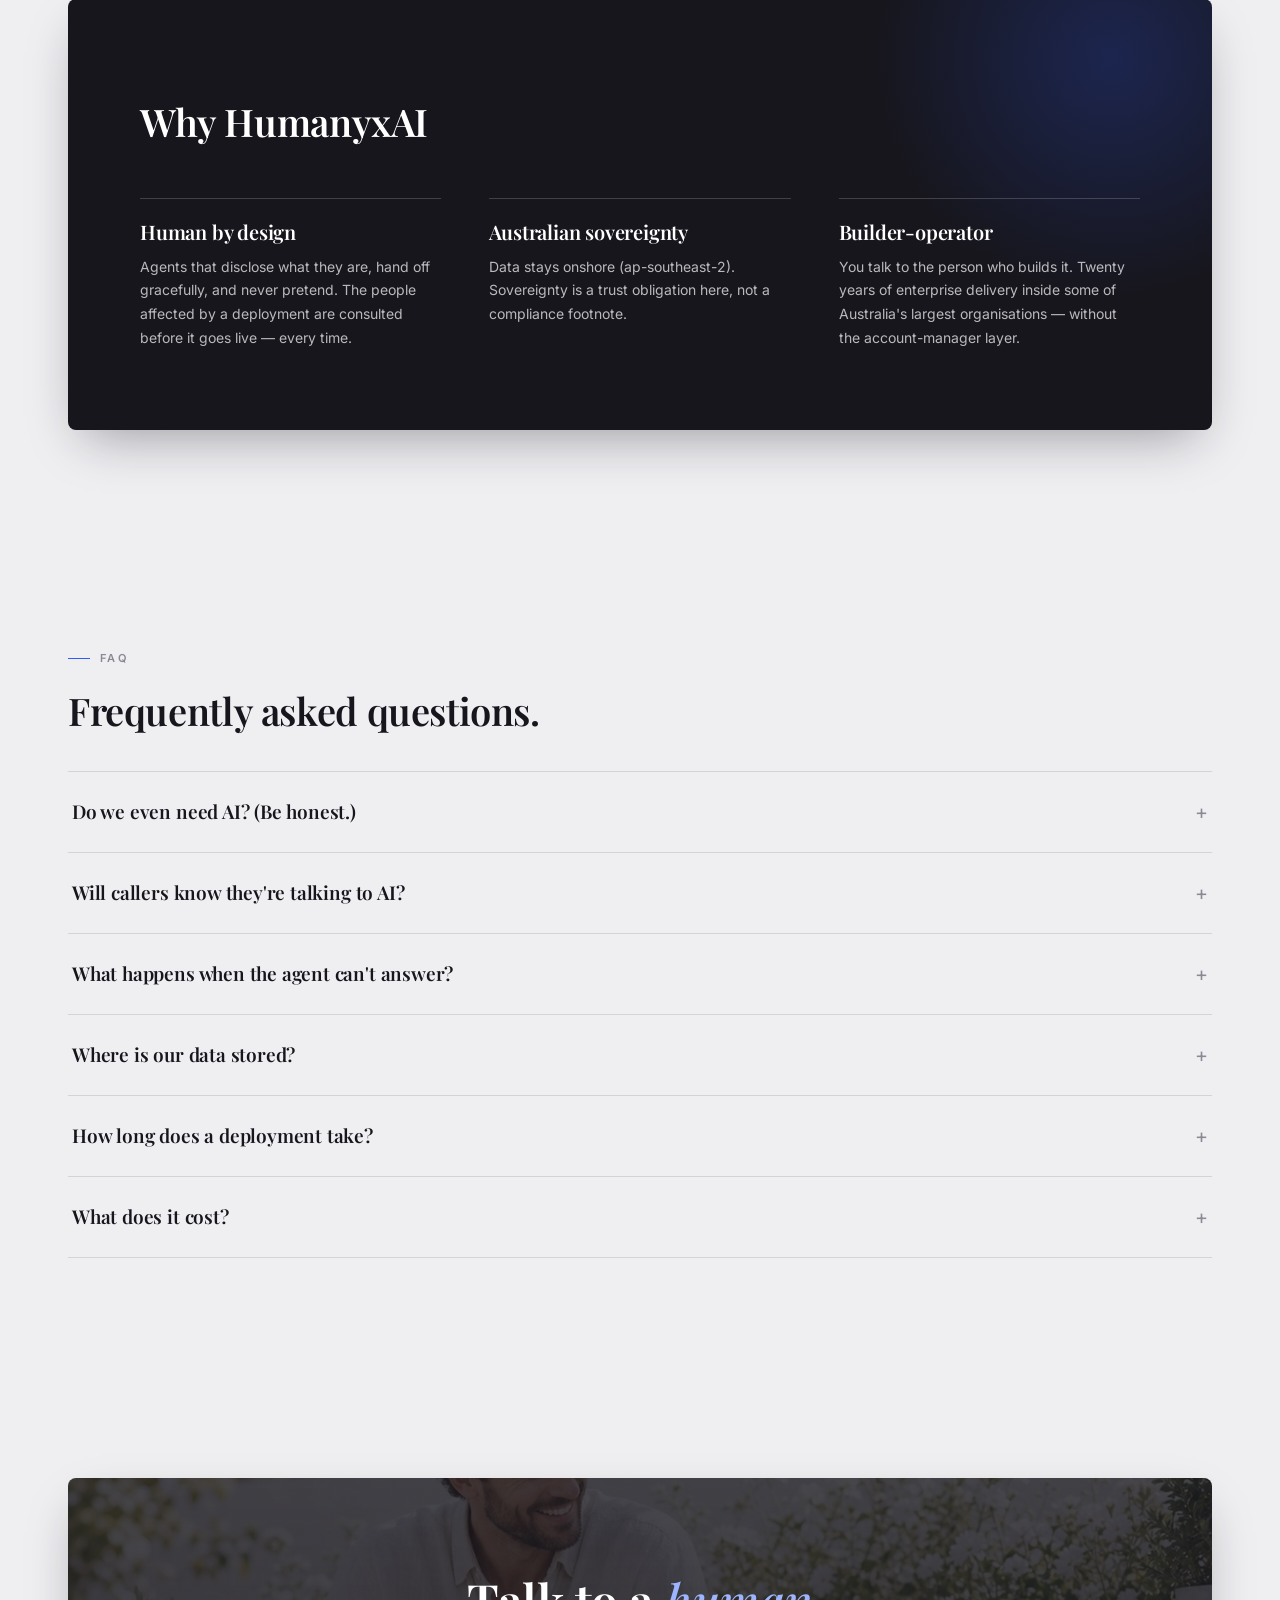
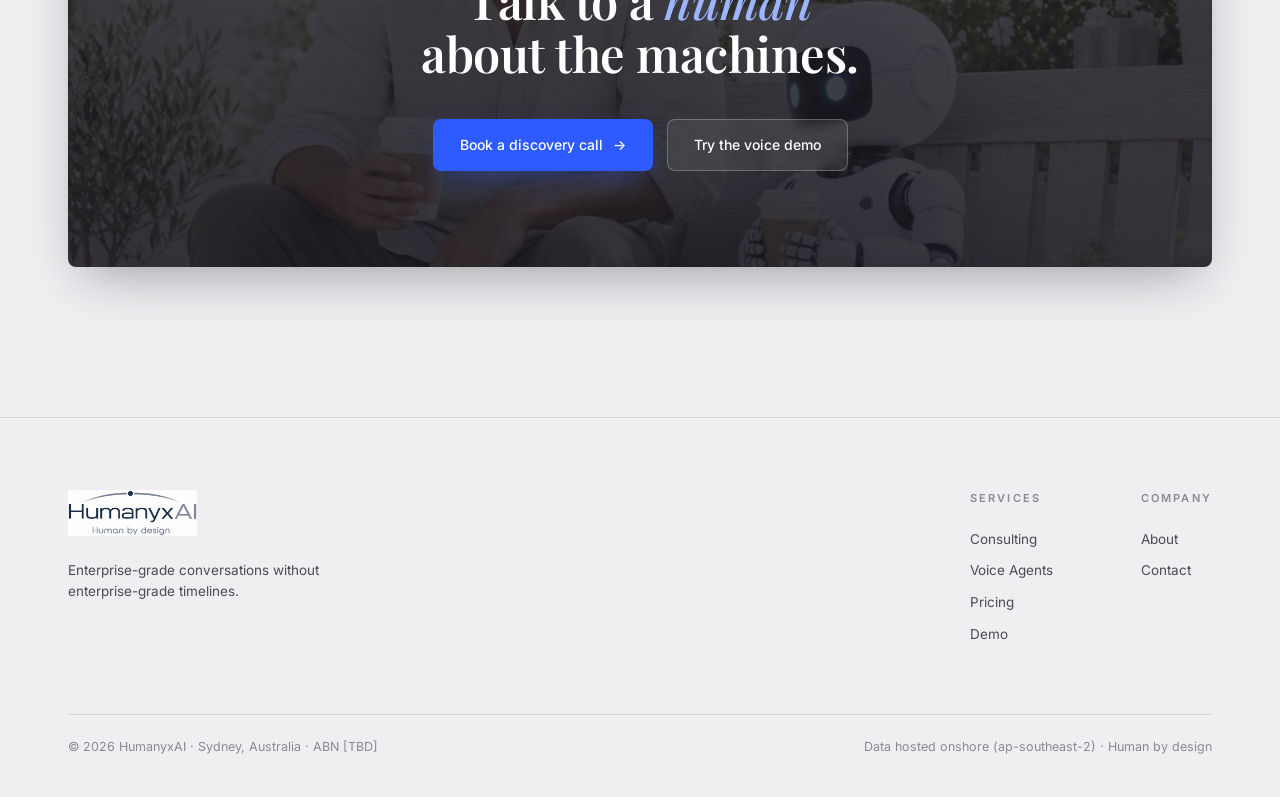
==== commit e86b400c: "Elevation pass: skip links, nav wayfinding, media hover zoom, mobile sticky CTA - styles.css elevati" ====
--- a/index.html
+++ b/index.html
@@ -446,9 +446,10 @@
 </style>
 </head>
 <body>
+<a class="skip-link" href="#main">Skip to content</a>
 
 <nav class="site-nav rise rise-1" aria-label="Primary">
-  <a href="index.html" class="nav-logo"><img src="assets/logo-nav.png" alt="HumanyxAI"></a>
+  <a href="index.html" class="nav-logo" aria-current="page"><img src="assets/logo-nav.png" alt="HumanyxAI"></a>
   <div class="nav-links" id="nav-links">
     <a href="consulting.html">Consulting</a>
     <a href="voice-agents.html">Voice Agents</a>
@@ -461,7 +462,7 @@
   </button>
 </nav>
 
-<section class="hero">
+<section class="hero" id="main">
   <div class="hero-copy">
     <p class="eyebrow rise rise-2">Independent AI Consultancy · Australia</p>
     <h1 class="rise rise-3">AI that works <em>with</em> your people — not instead of them.</h1>
@@ -784,6 +785,8 @@
   </div>
 </footer>
 
+<div class="mobile-cta"><a class="btn btn-primary" href="contact.html">Book a discovery call</a></div>
+
 <script src="site.js"></script>
 <script src="reveal.js" defer></script>
 <script src="demo.js"></script>
--- a/styles.css
+++ b/styles.css
@@ -128,6 +128,8 @@
 @media (prefers-reduced-motion: reduce) {
   html { scroll-behavior: auto; }
   .rise { animation: none; opacity: 1; }
+  .p-media img, .how-media img, .ind-media img, .hero-media img, .story-media img,
+  .skip-link, .foot-brand a { transition: none !important; transform: none !important; }
 }
 
 /* ---------- sticky site nav (frosted on scroll) ---------- */
@@ -298,3 +300,68 @@
   .hero-split { grid-template-columns: 1fr; gap: 36px; }
   .hero-split .hero-media img { aspect-ratio: 16 / 10; }
 }
+
+/* ============================================================
+   Elevation layer — polish pass (locked tokens/components intact)
+   ============================================================ */
+
+/* cleaner rag on headlines and ledes (progressive enhancement) */
+h1, h2, h3 { text-wrap: balance; }
+.lede, .foot-tag { text-wrap: pretty; }
+
+/* no grey flash on tap (mobile) */
+a, button, summary, input, select { -webkit-tap-highlight-color: transparent; }
+
+/* keyboard skip link — hidden until focused */
+.skip-link {
+  position: fixed;
+  top: 12px; left: 12px;
+  z-index: 100;
+  background: var(--ink);
+  color: #fff;
+  font-size: 13px;
+  font-weight: 500;
+  padding: 10px 18px;
+  border-radius: var(--radius);
+  transform: translateY(-220%);
+  transition: transform .3s cubic-bezier(.22,1,.36,1);
+}
+.skip-link:focus-visible { transform: translateY(0); outline-color: var(--blue-tint); }
+
+/* wayfinding: persistent underline for the current page */
+.nav-links a[aria-current="page"] { color: var(--ink); }
+.nav-links a[aria-current="page"]::after { width: 100%; }
+
+/* button press feedback */
+.btn:active { transform: translateY(0); transition-duration: .1s; }
+
+/* framed media: slow editorial zoom on hover (frames are overflow:hidden) */
+.p-media img, .how-media img, .ind-media img, .hero-media img, .story-media img {
+  transition: transform 1.4s cubic-bezier(.22,1,.36,1);
+}
+.p-media:hover img, .how-media:hover img, .ind-media:hover img, .hero-media:hover img, .story-media:hover img {
+  transform: scale(1.03);
+}
+
+/* footer brand mark settles on hover */
+.foot-brand a { display: inline-block; transition: opacity .25s; }
+.foot-brand a:hover { opacity: .75; }
+
+/* mobile sticky CTA — the primary action stays reachable with the nav cta hidden */
+.mobile-cta { display: none; }
+@media (max-width: 900px) {
+  body { padding-bottom: 66px; }
+  .mobile-cta {
+    display: block;
+    position: fixed;
+    left: 0; right: 0; bottom: 0;
+    z-index: 49;
+    padding: 10px 24px calc(10px + env(safe-area-inset-bottom, 0px));
+    background: rgba(255,255,255,.82);
+    backdrop-filter: blur(14px);
+    -webkit-backdrop-filter: blur(14px);
+    border-top: 1px solid var(--line);
+  }
+  .mobile-cta .btn { width: 100%; justify-content: center; padding: 13px 20px; }
+  .site-footer { margin-bottom: 0; }
+}
